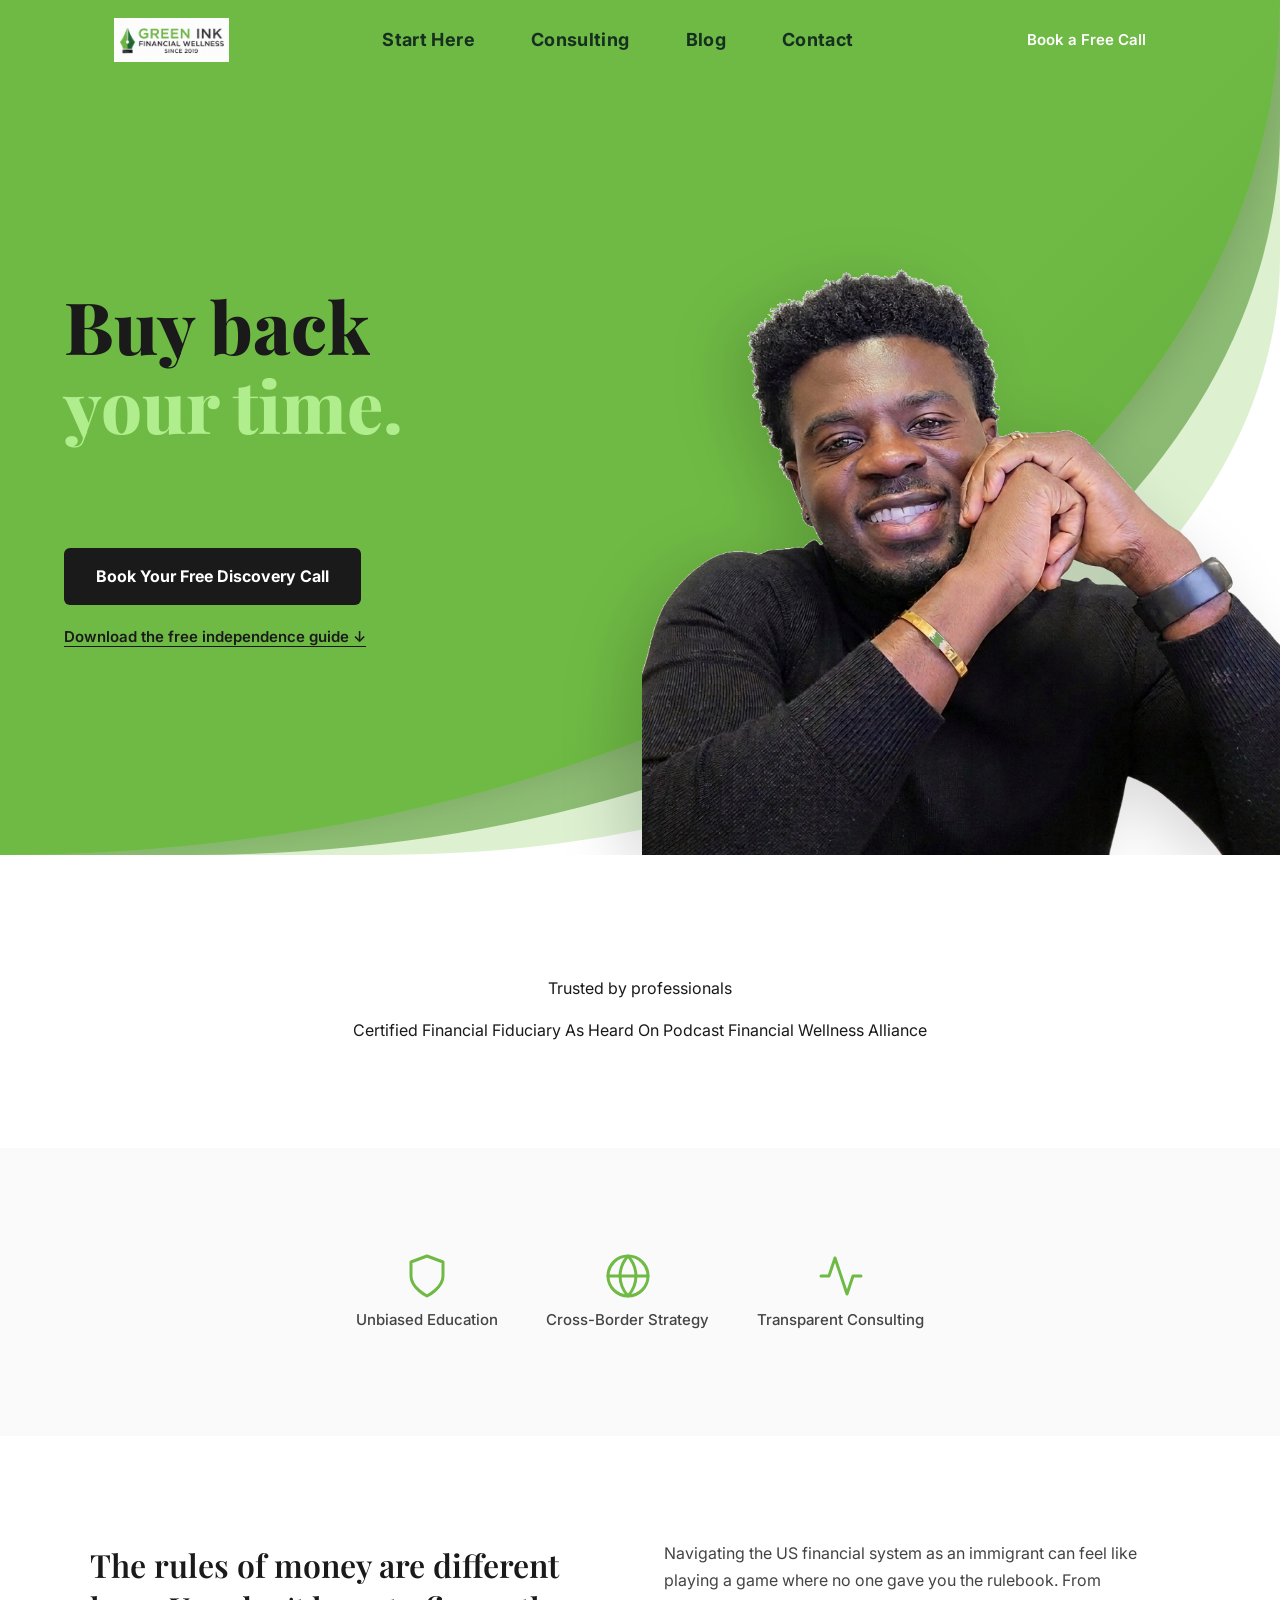
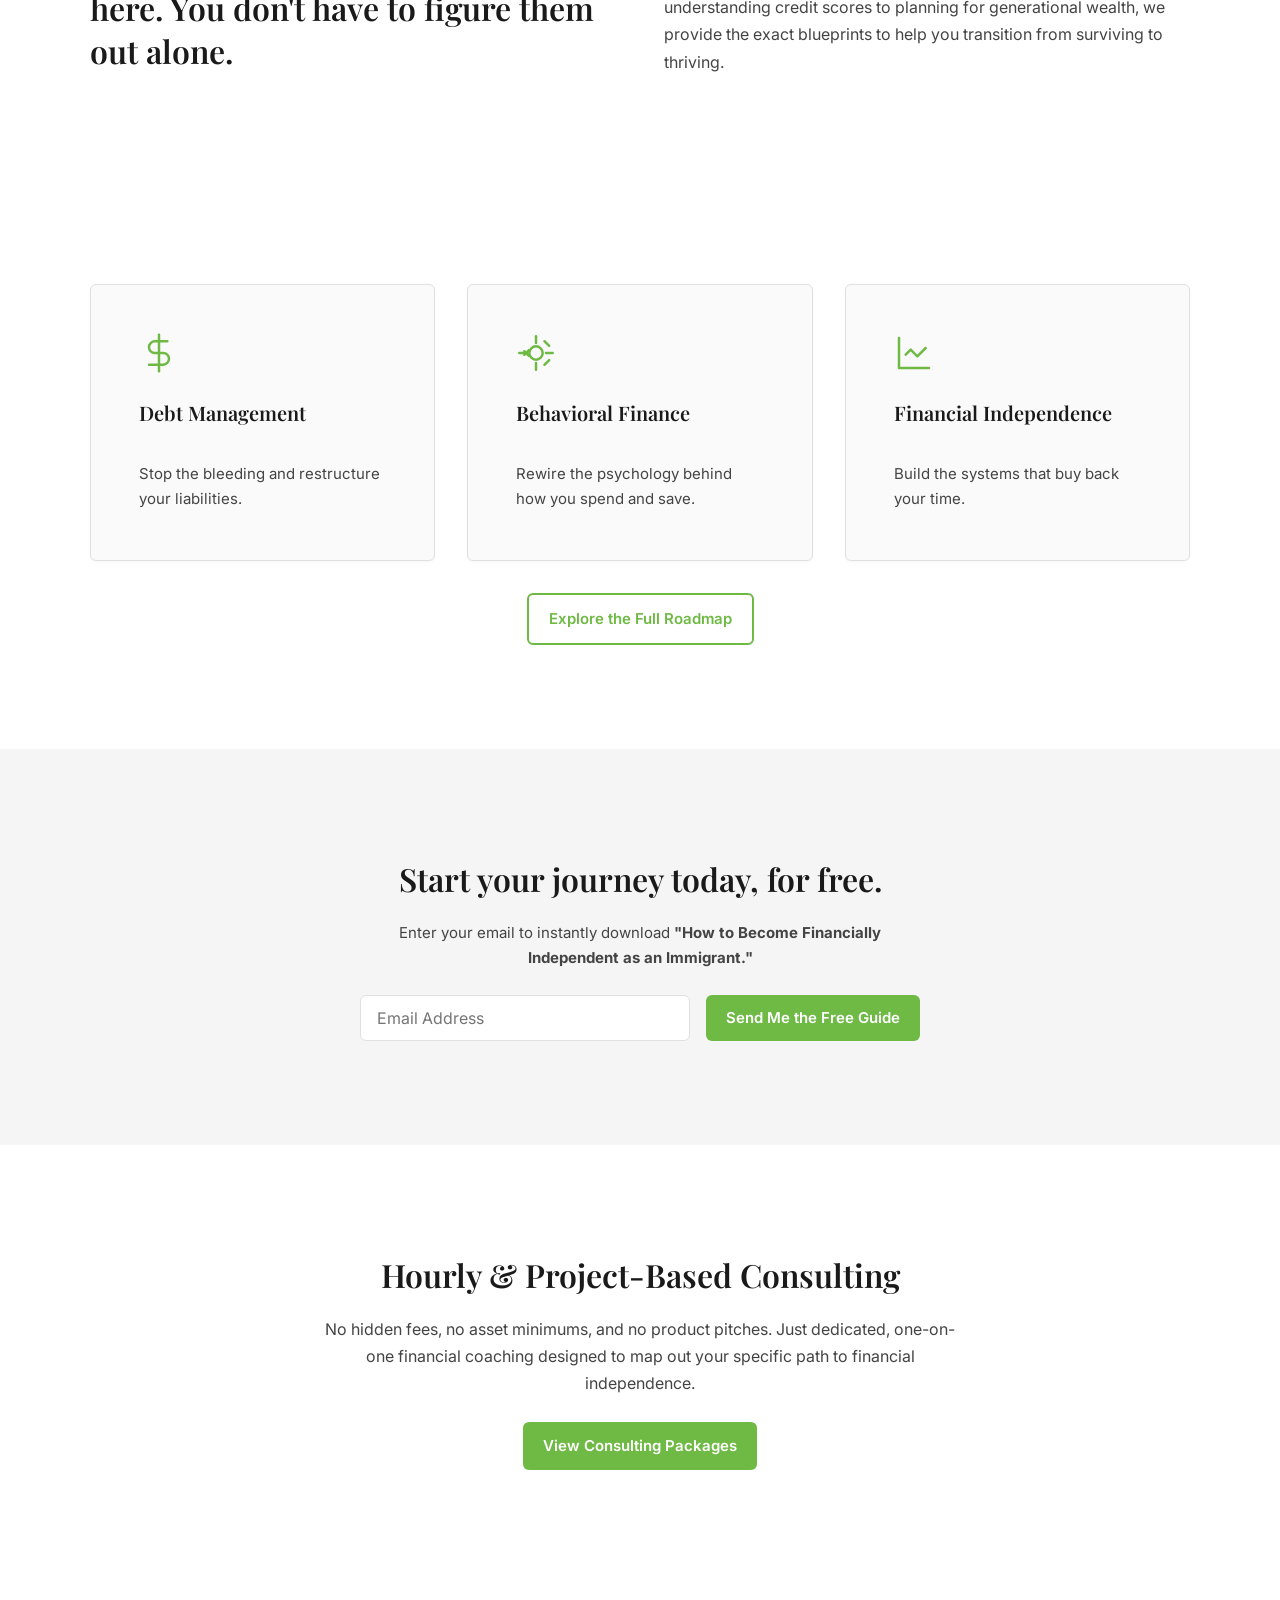
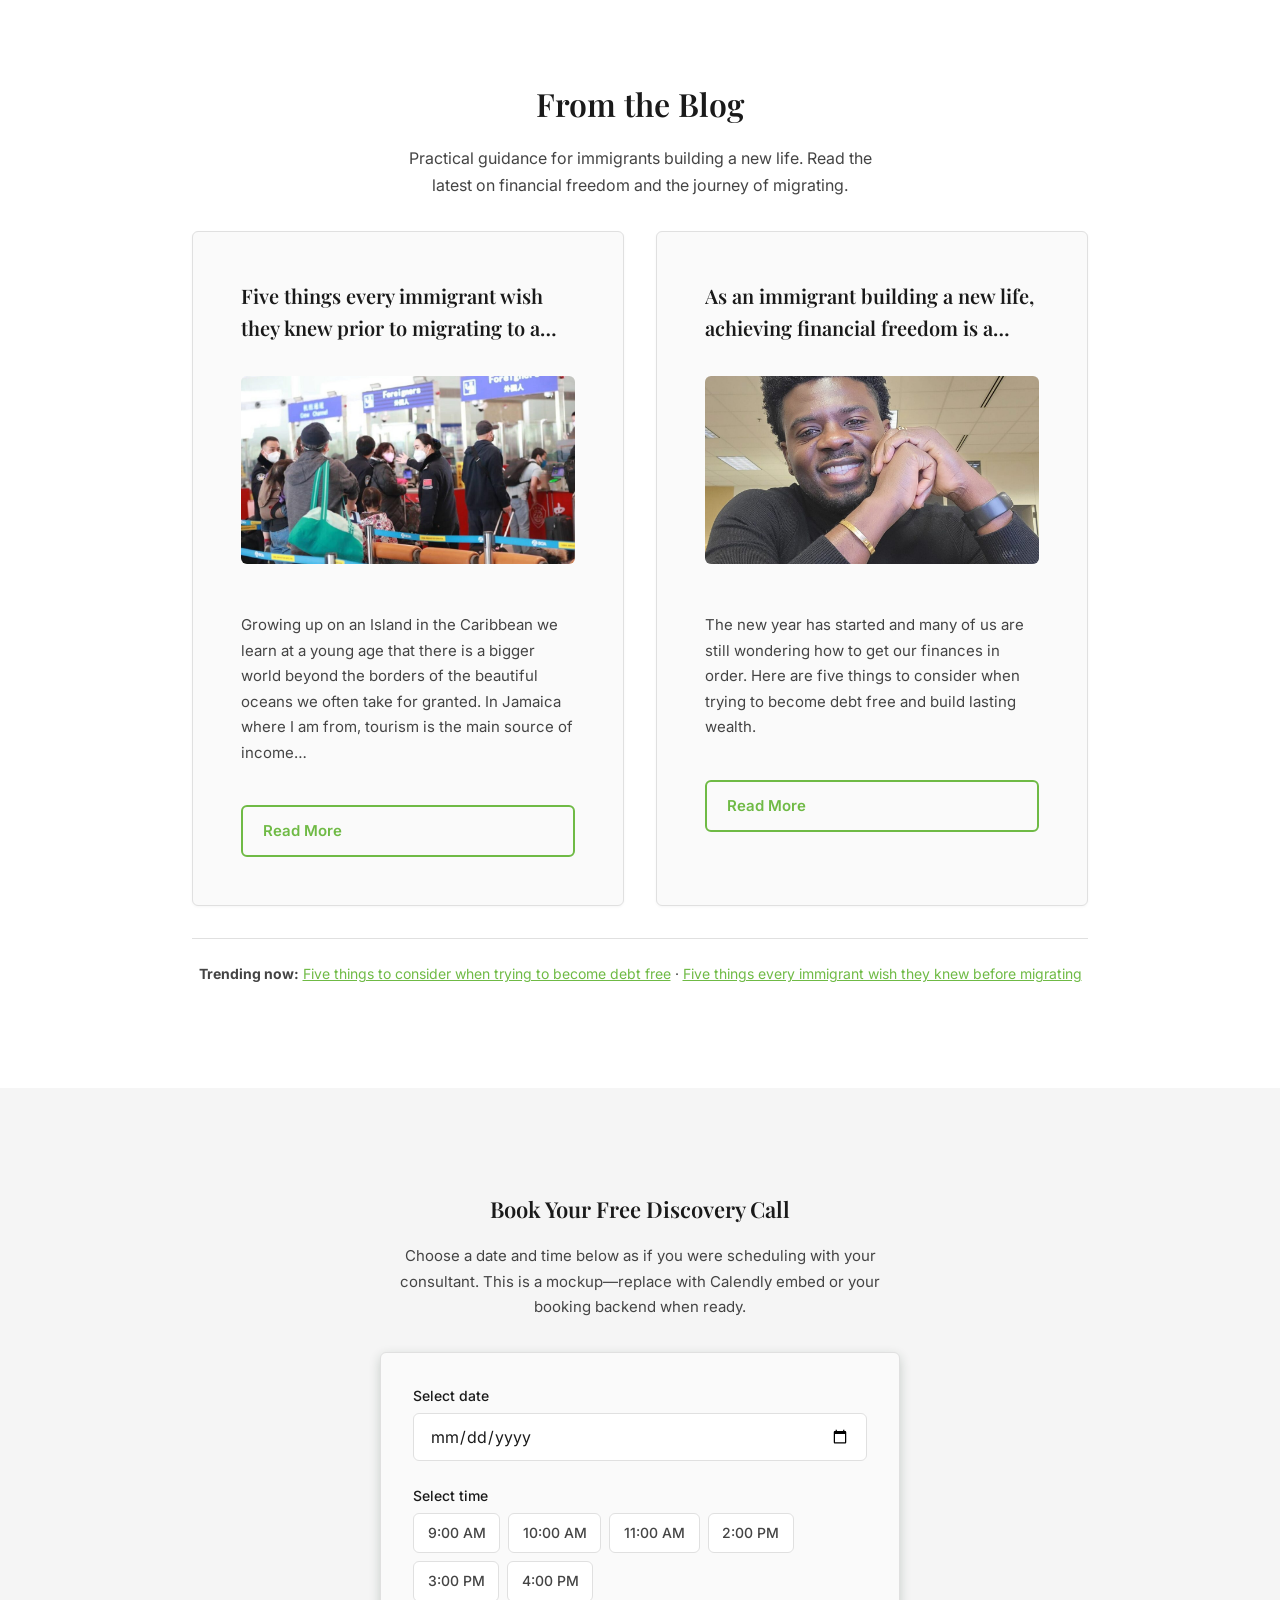
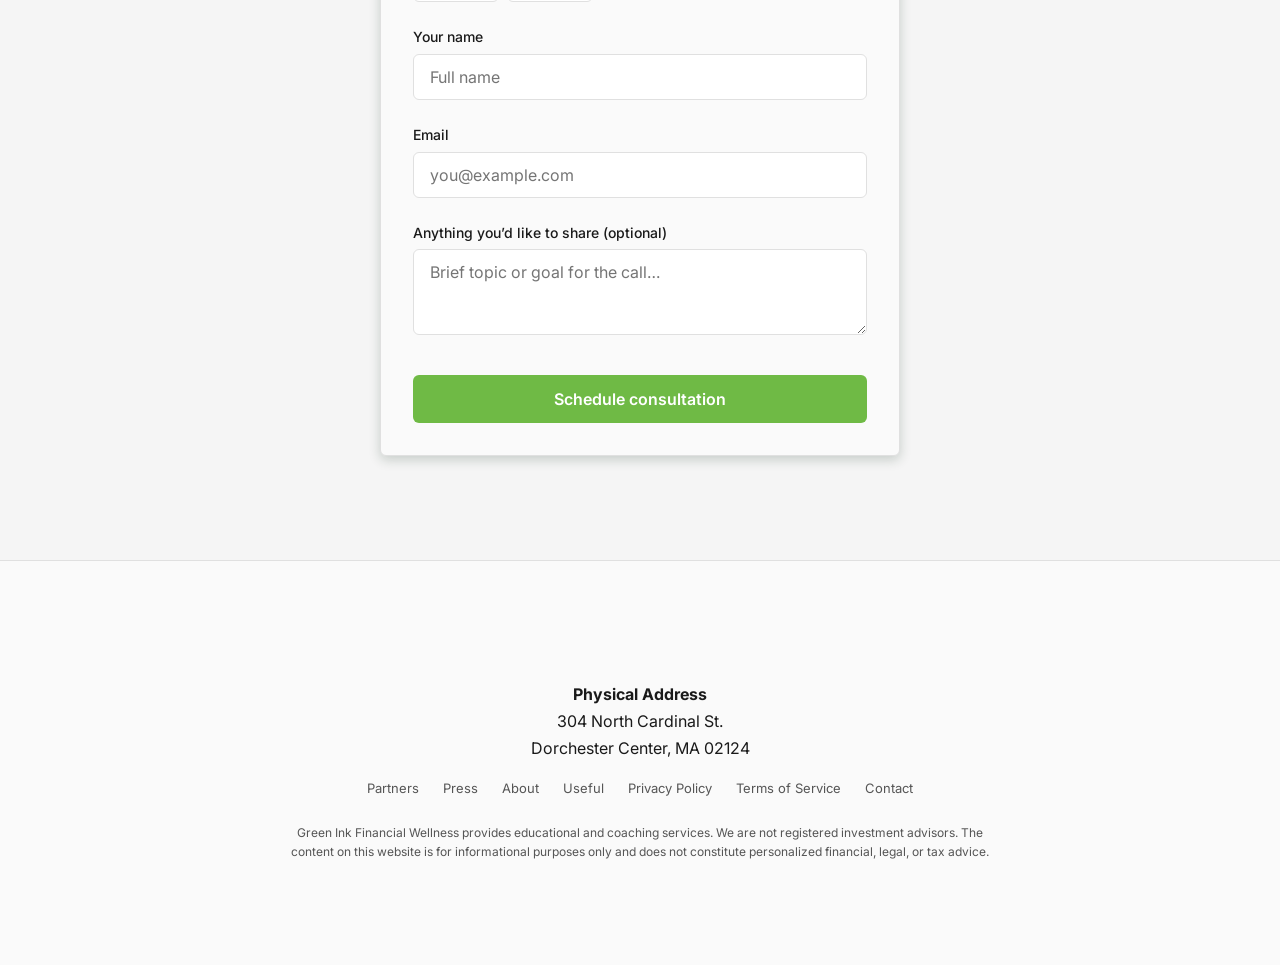
==== index.html @ 96294c42 "Fresh deployment: Fixed layout, menu, and responsive issues" ====
<!DOCTYPE html>
<html lang="en">

<head>
  <meta charset="UTF-8">
  <meta name="viewport" content="width=device-width, initial-scale=1.0">
  <title>Green Ink Financial Wellness — Financial Coaching for Immigrants</title>
  <meta name="description"
    content="Tailored financial coaching and education for immigrants. Hourly and project-based consulting—no asset minimums, no product pitches. Build wealth and navigate US credit, taxes, and debt-free living.">
  <link rel="canonical" href="https://www.greeninkfinancialwellness.com/">
  <meta property="og:type" content="website">
  <meta property="og:title" content="Green Ink Financial Wellness — Financial Coaching for Immigrants">
  <meta property="og:description"
    content="Tailored financial coaching and education for immigrants. Hourly and project-based consulting—no asset minimums, no product pitches.">
  <meta property="og:url" content="https://www.greeninkfinancialwellness.com/">
  <meta property="og:locale" content="en_US">
  <meta name="twitter:card" content="summary_large_image">
  <meta name="twitter:title" content="Green Ink Financial Wellness — Financial Coaching for Immigrants">
  <meta name="twitter:description"
    content="Tailored financial coaching and education for immigrants. Hourly and project-based consulting.">
  <meta name="theme-color" content="#6fba45">

  <link rel="stylesheet" href="styles.css">

  <link rel="preconnect" href="https://fonts.googleapis.com">
  <link rel="preconnect" href="https://fonts.gstatic.com" crossorigin>
  <link
    href="https://fonts.googleapis.com/css2?family=Inter:wght@400;500;600;700&family=Playfair+Display:wght@600;700;800&display=swap"
    rel="stylesheet">

  <script type="application/ld+json">
  {
    "@context": "https://schema.org",
    "@graph": [
      {
        "@type": "FinancialService",
        "@id": "https://www.greeninkfinancialwellness.com/#service",
        "name": "Green Ink Financial Wellness",
        "description": "Financial coaching and education for immigrants. Hourly and project-based consulting—no asset minimums, no product pitches. Focus on debt-free living, US credit building, and first-generation wealth.",
        "url": "https://www.greeninkfinancialwellness.com/",
        "areaServed": { "@type": "Country", "name": "United States" },
        "serviceType": "Financial Coaching",
        "provider": { "@id": "https://www.greeninkfinancialwellness.com/#organization" }
      },
      {
        "@type": "Organization",
        "@id": "https://www.greeninkfinancialwellness.com/#organization",
        "name": "Green Ink Financial Wellness",
        "url": "https://www.greeninkfinancialwellness.com/",
        "logo": "https://www.greeninkfinancialwellness.com/assets/logo_banner.png",
        "address": {
          "@type": "PostalAddress",
          "streetAddress": "304 North Cardinal St.",
          "addressLocality": "Dorchester Center",
          "addressRegion": "MA",
          "postalCode": "02124"
        },
        "sameAs": []
      }
    ]
  }
  </script>
</head>

<body>
  <header class="header" id="header">
    <div class="header-inner">
      <a href="index.html" class="logo">
        <picture>
          <img src="assets/logo_banner.png" alt="Green Ink Financial Wellness" class="logo-img" width="180" height="48"
            fetchpriority="high">
        </picture>
      </a>
      <button type="button" class="hamburger" id="hamburger-btn" aria-label="Open menu" aria-expanded="false"
        aria-controls="nav-menu">
        <span class="hamburger-line" aria-hidden="true"></span>
        <span class="hamburger-line" aria-hidden="true"></span>
        <span class="hamburger-line" aria-hidden="true"></span>
      </button>
      <div class="nav-overlay" id="nav-menu" role="dialog" aria-label="Main navigation" aria-modal="true">
        <nav class="nav">
          <a href="#start-here">Start Here</a>
          <a href="#services">Consulting</a>
          <a href="#blog">Blog</a>
          <a href="#contact">Contact</a>
        </nav>
        <a href="#contact" class="btn btn-accent">Book a Free Call</a>
      </div>
    </div>
  </header>

  <main>
    <section id="hero" class="hero-container" aria-label="Introduction">
      <div class="layer layer-three"></div>
      <div class="layer layer-two"></div>
      <div class="layer layer-one"></div>

      <div class="hero-banner-container">
        <div class="hero-banner-content">
          <h1 class="hero-banner-headline">Buy back <br><span class="highlight">your time.</span></h1>
          <div class="hero-subheadline-rotator" aria-live="polite" aria-atomic="true">
            <span class="hero-banner-subheadline hero-subheadline-line">Your partner in Financial prosperity.</span>
            <span class="hero-banner-subheadline hero-subheadline-line">Tailored coaching for your unique experience.</span>
            <span class="hero-banner-subheadline hero-subheadline-line">Build your life as an immigrant.</span>
          </div>
          <div class="hero-cta-group">
            <a href="#contact" class="btn btn-accent">Book Your Free Discovery Call</a>
            <a href="#lead-magnet" class="hero-link">Download the free independence guide ↓</a>
          </div>
        </div>
      </div>

      <div class="hero-image-container">
        <img src="assets/chris.png" alt="Your financial coach" class="hero-portrait" fetchpriority="high">
      </div>
    </section>

    <section class="social-proof" aria-label="Credentials and affiliations">
      <div class="social-proof-inner">
        <p class="social-proof-label">Trusted by professionals</p>
        <div class="social-proof-logos">
          <span class="social-proof-logo" aria-hidden="true">Certified Financial Fiduciary</span>
          <span class="social-proof-logo" aria-hidden="true">As Heard On Podcast</span>
          <span class="social-proof-logo" aria-hidden="true">Financial Wellness Alliance</span>
        </div>
      </div>
    </section>

    <section id="trust-bar" class="trust-bar">
      <div class="trust-inner">
        <div class="trust-item">
          <span class="trust-icon" aria-hidden="true">
            <svg xmlns="http://www.w3.org/2000/svg" width="48" height="48" viewBox="0 0 24 24" fill="none" stroke="currentColor" stroke-width="1.5" stroke-linecap="round" stroke-linejoin="round"><path d="M12 22s8-4 8-10V5l-8-3-8 3v7c0 6 8 10 8 10z"/></svg>
          </span>
          <span>Unbiased Education</span>
        </div>
        <div class="trust-item">
          <span class="trust-icon" aria-hidden="true">
            <svg xmlns="http://www.w3.org/2000/svg" width="48" height="48" viewBox="0 0 24 24" fill="none" stroke="currentColor" stroke-width="1.5" stroke-linecap="round" stroke-linejoin="round"><circle cx="12" cy="12" r="10"/><line x1="2" y1="12" x2="22" y2="12"/><path d="M12 2a15.3 15.3 0 0 1 4 10 15.3 15.3 0 0 1-4 10 15.3 15.3 0 0 1-4-10 15.3 15.3 0 0 1 4-10z"/></svg>
          </span>
          <span>Cross-Border Strategy</span>
        </div>
        <div class="trust-item">
          <span class="trust-icon" aria-hidden="true">
            <svg xmlns="http://www.w3.org/2000/svg" width="48" height="48" viewBox="0 0 24 24" fill="none" stroke="currentColor" stroke-width="1.5" stroke-linecap="round" stroke-linejoin="round"><polyline points="22 12 18 12 15 21 9 3 6 12 2 12"/></svg>
          </span>
          <span>Transparent Consulting</span>
        </div>
      </div>
    </section>

    <section id="problem-solution" class="problem-solution">
      <div class="problem-inner">
        <div class="problem-left">
          <h2>The rules of money are different here. You don't have to figure them out alone.</h2>
        </div>
        <div class="problem-right">
          <p>Navigating the US financial system as an immigrant can feel like playing a game where no one gave you the
            rulebook. From understanding credit scores to planning for generational wealth, we provide the exact
            blueprints to help you transition from surviving to thriving.</p>
        </div>
      </div>
    </section>

    <section id="start-here" class="start-here">
      <div class="start-inner">
        <div class="cards">
          <article class="card">
            <span class="card-icon" aria-hidden="true">
              <svg xmlns="http://www.w3.org/2000/svg" width="40" height="40" viewBox="0 0 24 24" fill="none"
                stroke="currentColor" stroke-width="1.5" stroke-linecap="round" stroke-linejoin="round">
                <line x1="12" y1="1" x2="12" y2="23" />
                <path d="M17 5H9.5a3.5 3.5 0 0 0 0 7h5a3.5 3.5 0 0 1 0 7H6" />
              </svg>
            </span>
            <h3>Debt Management</h3>
            <p>Stop the bleeding and restructure your liabilities.</p>
          </article>
          <article class="card">
            <span class="card-icon" aria-hidden="true">
              <svg xmlns="http://www.w3.org/2000/svg" width="40" height="40" viewBox="0 0 24 24" fill="none"
                stroke="currentColor" stroke-width="1.5" stroke-linecap="round" stroke-linejoin="round">
                <path d="M12 2v4" />
                <path d="m4.93 10.93 2.83 2.83" />
                <path d="M2 12h4" />
                <path d="m4.93 13.07 2.83-2.83" />
                <path d="M12 18v4" />
                <path d="m17.07 4.93 2.83 2.83" />
                <path d="M18 12h4" />
                <path d="m17.07 19.07 2.83-2.83" />
                <path d="M12 8a4 4 0 1 1 0 8 4 4 0 0 1 0-8Z" />
              </svg>
            </span>
            <h3>Behavioral Finance</h3>
            <p>Rewire the psychology behind how you spend and save.</p>
          </article>
          <article class="card">
            <span class="card-icon" aria-hidden="true">
              <svg xmlns="http://www.w3.org/2000/svg" width="40" height="40" viewBox="0 0 24 24" fill="none"
                stroke="currentColor" stroke-width="1.5" stroke-linecap="round" stroke-linejoin="round">
                <path d="M3 3v18h18" />
                <path d="m19 9-5 5-4-4-3 3" />
              </svg>
            </span>
            <h3>Financial Independence</h3>
            <p>Build the systems that buy back your time.</p>
          </article>
        </div>
        <a href="#" class="btn btn-outline">Explore the Full Roadmap</a>
      </div>
    </section>

    <section id="lead-magnet" class="lead-magnet">
      <div class="lead-inner">
        <h2>Start your journey today, for free.</h2>
        <p>Enter your email to instantly download <strong>"How to Become Financially Independent as an
            Immigrant."</strong></p>
        <form id="lead-form" class="lead-form" novalidate>
          <label for="email" class="sr-only">Email Address</label>
          <input type="email" id="email" name="email" placeholder="Email Address" required>
          <button type="submit" class="btn btn-accent">Send Me the Free Guide</button>
        </form>
        <p id="lead-message" class="lead-message" aria-live="polite" hidden></p>
      </div>
    </section>

    <section id="services" class="services">
      <div class="services-inner">
        <h2>Hourly & Project-Based Consulting</h2>
        <p>No hidden fees, no asset minimums, and no product pitches. Just dedicated, one-on-one financial coaching
          designed to map out your specific path to financial independence.</p>
        <a href="#contact" class="btn btn-accent">View Consulting Packages</a>
      </div>
    </section>

    <section id="blog" class="blog-section" aria-labelledby="blog-heading">
      <div class="blog-inner">
        <h2 id="blog-heading" class="blog-title">From the Blog</h2>
        <p class="blog-intro">Practical guidance for immigrants building a new life. Read the latest on financial
          freedom and the journey of migrating.</p>
        <div class="blog-grid" role="list">
          <article class="card blog-card" role="listitem">
            <h3>Five things every immigrant wish they knew prior to migrating to a foreign country.</h3>
            <div class="card-image" aria-hidden="true">
              <img src="assets/five-things.jpg" alt="" class="blog-card-img" width="400" height="225" loading="lazy">
            </div>
            <p>Growing up on an Island in the Caribbean we learn at a young age that there is a bigger world beyond the
              borders of the beautiful oceans we often take for granted. In Jamaica where I am from, tourism is the main
              source of income…</p>
            <a href="five-things-before-migrating.html" class="btn btn-outline">Read More</a>
          </article>
          <article class="card blog-card" role="listitem">
            <h3>As an immigrant building a new life, achieving financial freedom is a powerful win.</h3>
            <div class="card-image" aria-hidden="true">
              <img src="assets/as-a-immigriant.jpg" alt="" class="blog-card-img" width="400" height="225"
                loading="lazy">
            </div>
            <p>The new year has started and many of us are still wondering how to get our finances in order. Here are
              five things to consider when trying to become debt free and build lasting wealth.</p>
            <a href="financial-freedom-debt-free.html" class="btn btn-outline">Read More</a>
          </article>
        </div>
        <p class="blog-more"><strong>Trending now:</strong> <a href="financial-freedom-debt-free.html">Five things to
            consider when trying to become debt free</a> · <a href="five-things-before-migrating.html">Five things every
            immigrant wish they knew before migrating</a></p>
      </div>
    </section>
  </main>

  <section id="contact" class="contact-section" aria-labelledby="contact-heading">
    <div class="contact-inner">
      <h2 id="contact-heading" class="contact-title">Book Your Free Discovery Call</h2>
      <p class="contact-intro">Choose a date and time below as if you were scheduling with your consultant. This is a
        mockup—replace with Calendly embed or your booking backend when ready.</p>
      <div class="schedule-widget">
        <form id="schedule-form" class="schedule-form" novalidate>
          <div class="schedule-step">
            <label for="schedule-date" class="schedule-label">Select date</label>
            <input type="date" id="schedule-date" name="date" class="schedule-input schedule-date" required min="">
          </div>
          <div class="schedule-step">
            <span class="schedule-label">Select time</span>
            <div class="time-slots" role="group" aria-label="Available times">
              <label class="time-slot"><input type="radio" name="time" value="09:00" class="time-radio"> 9:00 AM</label>
              <label class="time-slot"><input type="radio" name="time" value="10:00" class="time-radio"> 10:00
                AM</label>
              <label class="time-slot"><input type="radio" name="time" value="11:00" class="time-radio"> 11:00
                AM</label>
              <label class="time-slot"><input type="radio" name="time" value="14:00" class="time-radio"> 2:00 PM</label>
              <label class="time-slot"><input type="radio" name="time" value="15:00" class="time-radio"> 3:00 PM</label>
              <label class="time-slot"><input type="radio" name="time" value="16:00" class="time-radio"> 4:00 PM</label>
            </div>
          </div>
          <div class="schedule-step">
            <label for="schedule-name" class="schedule-label">Your name</label>
            <input type="text" id="schedule-name" name="name" class="schedule-input" placeholder="Full name" required
              autocomplete="name">
          </div>
          <div class="schedule-step">
            <label for="schedule-email" class="schedule-label">Email</label>
            <input type="email" id="schedule-email" name="email" class="schedule-input" placeholder="you@example.com"
              required autocomplete="email">
          </div>
          <div class="schedule-step">
            <label for="schedule-notes" class="schedule-label">Anything you’d like to share (optional)</label>
            <textarea id="schedule-notes" name="notes" class="schedule-input schedule-notes"
              placeholder="Brief topic or goal for the call…" rows="3"></textarea>
          </div>
          <p id="schedule-message" class="schedule-message" aria-live="polite" hidden></p>
          <button type="submit" class="btn btn-accent btn-large schedule-submit">Schedule consultation</button>
        </form>
      </div>
    </div>
  </section>

  <footer id="footer" class="footer">
    <div class="footer-inner">
      <p class="footer-address"><strong>Physical Address</strong><br>304 North Cardinal St.<br>Dorchester Center, MA
        02124</p>
      <nav class="footer-nav">
        <a href="#partners" id="partners">Partners</a>
        <a href="#press" id="press">Press</a>
        <a href="#about" id="about">About</a>
        <a href="#useful" id="useful">Useful</a>
        <a href="#">Privacy Policy</a>
        <a href="#">Terms of Service</a>
        <a href="#contact">Contact</a>
      </nav>
      <p class="footer-legal">Green Ink Financial Wellness provides educational and coaching services. We are not
        registered investment advisors. The content on this website is for informational purposes only and does not
        constitute personalized financial, legal, or tax advice.</p>
    </div>
  </footer>

  <script src="script.js"></script>
</body>

</html>
---- styles.css ----
/* /* ============================================
   Green Ink Financial Wellness — SHARED STYLES
   ============================================ */

   :root {
    --off-white: #ffffff;
    --bg-subtle: #fafafa;
    --brand: #6fba45; 
    --brand-dark: #5fa538;
    --brand-light: #8ed168;
    --accent-gradient: linear-gradient(90deg, #5fa538 0%, #8ed168 50%, #5fa538 100%);
    --shadow-brand: rgba(22, 48, 32, 0.2);
    --hero-dark: #163020;
  
    --bg-primary: var(--off-white);
    --bg-secondary: var(--bg-subtle);
    --bg-banner: #f5f5f5;
    --text-primary: #1a1a1a;
    --text-muted: #444444;
    --text-footer: #555555;
    --accent: var(--brand);
    --accent-hover: #5fa538;
    --border-subtle: #e0e0e0;
  
    --font-serif: 'Playfair Display', Georgia, serif;
    --font-sans: 'Inter', 'Segoe UI', sans-serif;
  
    --space-xs: 0.5rem;
    --space-sm: 1rem;
    --space-md: 1.5rem;
    --space-lg: 2rem;
    --space-xl: 3rem;
    --space-section: 5rem;
    --max-width: 1100px;
    --radius: 6px;
    --blog-content-max: 56rem;
    --blog-post-max: 45rem;
  }
  
  *, *::before, *::after {
    box-sizing: border-box;
  }
  
  html {
    scroll-behavior: smooth;
    overflow-x: hidden;
    -webkit-text-size-adjust: 100%;
  }
  
  body {
    margin: 0;
    font-family: var(--font-sans);
    font-size: 1rem;
    line-height: 1.6;
    color: var(--text-primary);
    background-color: var(--bg-primary);
    max-width: 100%;
    overflow-x: hidden;
    min-width: 0;
  }
  
  p { line-height: 1.7; }
  
  h1, h2, h3, h4 {
    margin-top: 0;
    margin-bottom: 1rem;
  }
  
  h1 { margin-bottom: 1.25rem; }
  h2 { margin-bottom: 1rem; }
  h3 { margin-bottom: 0.75rem; }
  
  img {
    max-width: 100%;
    height: auto;
  }
  
  .blog-featured-img {
    display: block;
    margin: 1.5rem auto;
    border-radius: var(--radius);
  }
  
  a {
    color: inherit;
    text-decoration: none;
  }
  
  .sr-only {
    position: absolute;
    width: 1px;
    height: 1px;
    padding: 0;
    margin: -1px;
    overflow: hidden;
    clip: rect(0, 0, 0, 0);
    white-space: nowrap;
    border: 0;
  }
  
  /* ---------- Header (Transparent Float & Glassmorphism) ---------- */
  .header {
    position: absolute;
    top: 0;
    left: 0;
    width: 100%;
    z-index: 1000;
    background-color: transparent;
    border-bottom: 1px solid transparent;
    transition: background-color 0.3s ease, box-shadow 0.3s ease;
  }

  /* Fixed at viewport top when scrolled. Avoid transform/backdrop-filter on the header
     so the fixed .nav-overlay (child) stays viewport-positioned. */
  .header.scrolled {
    position: fixed;
    top: 0;
    left: 0;
    width: 100%;
    z-index: 1000;
    background-color: #ffffff;
    border-bottom-color: var(--border-subtle);
    box-shadow: 0 2px 10px rgba(0, 0, 0, 0.1);
  }
  
  .header-inner {
    display: flex;
    flex-direction: column;
    align-items: center;
    gap: var(--space-sm);
    padding: var(--space-sm) var(--space-md);
    max-width: var(--max-width);
    margin: 0 auto;
    min-width: 0;
  }
  
  .logo {
    font-family: var(--font-serif);
    font-weight: 600;
    font-size: 1rem;
    text-align: center;
  }
  
  .logo-img {
    display: block;
    height: 2.25rem;
    width: auto;
    max-height: 48px;
    object-fit: contain;
  }
  
  @media (max-width: 767px) {
    .logo { width: 100%; text-align: center; }
    .logo picture { width: 100%; max-width: 100%; }
    .logo-img {
      width: 100%;
      height: auto;
      min-height: 3.5rem;
      max-height: 80px;
      object-fit: contain;
      object-position: center;
    }
  }
  
  .nav {
    display: flex;
    flex-wrap: wrap;
    align-items: center;
    justify-content: center;
    gap: var(--space-sm);
  }
  
  .nav a {
    font-size: 1.0625rem;
    font-weight: 500;
    color: var(--text-primary);
    padding: 0.5rem 0.75rem;
    border-radius: var(--radius);
    transition: color 0.2s ease, background-color 0.2s ease, backdrop-filter 0.2s ease, box-shadow 0.2s ease;
  }
  
  .nav a:hover {
    color: var(--hero-dark);
    background: rgba(255, 255, 255, 0.5);
    -webkit-backdrop-filter: blur(10px);
    backdrop-filter: blur(10px);
    box-shadow: 0 2px 12px rgba(22, 48, 32, 0.08);
  }
  
  .nav a:focus-visible {
    outline: none;
    box-shadow: 0 0 0 2px var(--accent);
    border-radius: 2px;
  }
  
  .header .btn-accent { width: 100%; text-align: center; }
  
  /* ---------- Hamburger & Mobile Nav Overlay ---------- */
  .hamburger {
    display: flex;
    flex-direction: column;
    justify-content: center;
    align-items: center;
    gap: 5px;
    width: 2.75rem;
    height: 2.75rem;
    padding: 0.5rem;
    margin: 0;
    background: rgba(255, 255, 255, 0.2);
    -webkit-backdrop-filter: blur(8px);
    backdrop-filter: blur(8px);
    border: 1px solid rgba(255, 255, 255, 0.9);
    border-radius: var(--radius);
    color: #ffffff;
    cursor: pointer;
    position: absolute;
    right: var(--space-md);
    top: 50%;
    transform: translateY(-50%);
    z-index: 1001;
    visibility: visible;
    opacity: 1;
    transition: border-color 0.2s, color 0.2s, background 0.2s, backdrop-filter 0.2s;
  }

  .header.scrolled .hamburger {
    border-color: var(--text-primary);
    color: var(--text-primary);
    background: rgba(255, 255, 255, 0.7);
    -webkit-backdrop-filter: blur(8px);
    backdrop-filter: blur(8px);
  }

  .header.scrolled .hamburger:hover {
    border-color: var(--text-primary);
    color: var(--text-primary);
    background: rgba(255, 255, 255, 0.9);
  }

  .header.scrolled .hamburger:focus,
  .header.scrolled .hamburger:focus-visible {
    box-shadow: 0 0 0 2px var(--accent);
  }

  .hamburger:hover {
    border-color: #000000;
    color: #000000;
    background: rgba(255, 255, 255, 0.35);
    -webkit-backdrop-filter: blur(10px);
    backdrop-filter: blur(10px);
  }

  .hamburger:focus,
  .hamburger:focus-visible {
    outline: none;
    box-shadow: 0 0 0 2px rgba(255, 255, 255, 0.6);
  }
  
  .hamburger-line {
    display: block;
    width: 1.25rem;
    height: 2px;
    background-color: currentColor;
    border-radius: 1px;
    transition: transform 0.25s, opacity 0.25s;
  }
  
  .header-inner { position: relative; }
  
  .nav-overlay {
    position: fixed;
    top: 0;
    left: 0;
    width: 100%;
    height: 100vh;
    height: 100dvh;
    z-index: 999;
    display: flex;
    flex-direction: column;
    align-items: center;
    justify-content: center;
    gap: var(--space-lg);
    padding: var(--space-xl) var(--space-md);
    background: #ffffff;
    visibility: hidden;
    opacity: 0;
    pointer-events: none;
    transition: visibility 0.25s, opacity 0.25s;
    overflow-y: auto;
    -webkit-overflow-scrolling: touch;
  }

  .header.nav-open .nav-overlay {
    visibility: visible;
    opacity: 1;
    pointer-events: auto;
  }

  /* Keep header bar solid when menu is open after scroll (no backdrop-filter on header) */
  .header.nav-open.scrolled {
    background-color: #ffffff;
  }
  
  .nav-open .nav-overlay .nav {
    flex-direction: column;
    gap: var(--space-md);
  }
  
  .nav-overlay .nav a {
    font-size: 1.5rem;
    font-weight: 700;
    letter-spacing: 0.02em;
    color: var(--hero-dark);
    padding: 0.6rem 1rem;
    border-radius: var(--radius);
    transition: color 0.2s ease, background 0.2s ease, backdrop-filter 0.2s ease, transform 0.2s ease, box-shadow 0.2s ease;
  }
  
  .nav-overlay .nav a:hover {
    color: var(--hero-dark);
    background: rgba(255, 255, 255, 0.55);
    -webkit-backdrop-filter: blur(12px);
    backdrop-filter: blur(12px);
    box-shadow: 0 4px 20px rgba(22, 48, 32, 0.12);
    transform: translateX(4px);
  }
  
  .header.nav-open .hamburger-line:nth-child(1) { transform: translateY(7px) rotate(45deg); }
  .header.nav-open .hamburger-line:nth-child(2) { opacity: 0; }
  .header.nav-open .hamburger-line:nth-child(3) { transform: translateY(-7px) rotate(-45deg); }
  
  @media (min-width: 768px) {
    .hamburger { display: none; }
    .nav-overlay {
      position: static;
      display: contents;
      background: none;
      backdrop-filter: none;
      -webkit-backdrop-filter: none;
      visibility: visible;
      opacity: 1;
      padding: 0;
      gap: 0;
    }
    .nav-overlay .nav {
      flex-direction: row;
      flex-wrap: wrap;
      gap: var(--space-md);
    }
    .nav-overlay .nav a { font-size: 1.125rem; }
    .nav-overlay .nav a:hover {
      background: rgba(255, 255, 255, 0.5);
      -webkit-backdrop-filter: blur(10px);
      backdrop-filter: blur(10px);
      box-shadow: 0 2px 12px rgba(22, 48, 32, 0.08);
      transform: none;
    }
  }
  
  /* ---------- Buttons (mobile-first: touch-friendly) ---------- */
  .btn {
    display: inline-block;
    padding: 0.75rem 1.25rem;
    min-height: 44px;
    box-sizing: border-box;
    font-family: var(--font-sans);
    font-size: 0.9375rem;
    font-weight: 600;
    border-radius: var(--radius);
    border: none;
    cursor: pointer;
    transition: transform 0.2s ease, background-color 0.2s ease, color 0.2s ease, box-shadow 0.2s ease;
  }
  
  .btn:focus-visible { outline: none; box-shadow: 0 0 0 3px var(--accent); }
  
  .btn-accent {
    background-color: var(--accent);
    color: var(--bg-primary);
  }
  
  .btn-accent:hover {
    background-color: var(--accent-hover);
    transform: scale(1.02);
  }
  
  .btn-large {
    padding: 0.85rem 1.5rem;
    font-size: 0.9375rem;
  }
  
  .btn-outline {
    background: transparent;
    color: var(--accent);
    border: 2px solid var(--accent);
    transition: transform 0.2s ease, background-color 0.2s ease, border-color 0.2s ease, box-shadow 0.2s ease;
  }
  
  .btn-outline:hover {
    background-color: rgba(111, 186, 69, 0.15);
    transform: scale(1.02);
  }
  
  .btn-outline:focus-visible { outline: none; box-shadow: 0 0 0 3px var(--accent); }
  
  /* ---------- Social proof ---------- */
  .social-proof {
    padding: var(--space-section) var(--space-md);
  }
  
  .social-proof-inner {
    max-width: var(--max-width);
    margin: 0 auto;
    text-align: center;
  }
  
  /* ---------- Trust bar ---------- */
  .trust-bar {
    background-color: var(--bg-secondary);
    padding: var(--space-section) var(--space-md);
  }
  
  .trust-inner {
    display: flex;
    flex-direction: column;
    align-items: center;
    gap: var(--space-lg);
    max-width: var(--max-width);
    margin: 0 auto;
  }
  
  .trust-item {
    display: flex;
    flex-direction: column;
    align-items: center;
    gap: var(--space-xs);
    font-size: 0.875rem;
    font-weight: 500;
    color: var(--text-muted);
  }
  
  .trust-icon {
    display: flex;
    align-items: center;
    justify-content: center;
    width: 40px;
    height: 40px;
    color: var(--accent);
  }
  
  .trust-icon svg { width: 100%; height: 100%; }
  
  /* ---------- Problem / Solution ---------- */
  .problem-solution { padding: var(--space-section) var(--space-md); }
  
  .problem-inner {
    display: flex;
    flex-direction: column;
    gap: var(--space-lg);
    max-width: var(--max-width);
    margin: 0 auto;
    text-align: center;
    min-width: 0;
  }
  
  .problem-left h2 {
    font-family: var(--font-serif);
    font-weight: 600;
    font-size: 1.375rem;
    line-height: 1.35;
    margin: 0;
    color: var(--text-primary);
  }
  
  .problem-right p {
    margin: 0;
    font-size: 0.9375rem;
    color: var(--text-muted);
    line-height: 1.7;
  }
  
  /* ---------- Start Here & Blog cards ---------- */
  .start-here { padding: var(--space-section) var(--space-md); }
  
  .start-inner {
    max-width: var(--max-width);
    margin: 0 auto;
    display: flex;
    flex-direction: column;
    align-items: center;
    gap: var(--space-lg);
  }
  
  .cards {
    display: flex;
    flex-direction: column;
    gap: var(--space-md);
    width: 100%;
  }
  
  .card {
    background-color: var(--bg-secondary);
    border: 1px solid var(--border-subtle);
    border-radius: var(--radius);
    padding: var(--space-lg);
    display: flex;
    flex-direction: column;
    gap: var(--space-sm);
    min-width: 0;
    transition: all 0.3s ease;
    box-shadow: 0 1px 3px rgba(0, 0, 0, 0.04);
  }
  
  .card:hover {
    border-color: rgba(111, 186, 69, 0.4);
    transform: translateY(-8px);
    box-shadow: 0 12px 24px var(--shadow-brand);
  }
  
  .card-icon {
    display: flex;
    align-items: center;
    justify-content: flex-start;
    color: var(--accent);
  }
  
  .card-icon svg { width: 36px; height: 36px; }
  
  .card h3 {
    font-family: var(--font-serif);
    font-weight: 600;
    font-size: 1.125rem;
    margin: 0 0 0.5rem;
    color: var(--text-primary);
    overflow-wrap: break-word;
  }
  
  .card p {
    margin: 0;
    font-size: 0.875rem;
    color: var(--text-muted);
    line-height: 1.7;
  }
  
  .blog-section .card .btn { margin-top: var(--space-sm); }
  
  /* ---------- Blog section ---------- */
  .blog-section {
    padding: var(--space-section) var(--space-md);
    text-align: center;
  }
  
  .blog-inner {
    max-width: min(var(--blog-content-max), 100%);
    margin: 0 auto;
    width: 100%;
  }
  
  .blog-section .blog-title {
    font-family: var(--font-serif);
    font-weight: 600;
    font-size: 1.375rem;
    margin: 0 0 var(--space-sm);
    color: var(--text-primary);
  }
  
  .blog-intro {
    margin: 0 auto var(--space-lg);
    max-width: 48ch;
    font-size: 0.9375rem;
    line-height: 1.7;
    color: var(--text-muted);
  }
  
  .blog-grid {
    display: flex;
    flex-direction: column;
    gap: var(--space-lg);
    margin: 0;
    padding: 0;
    list-style: none;
  }
  
  .blog-grid .blog-card { min-width: 0; text-align: left; }
  
  .blog-grid .blog-card h3 {
    overflow-wrap: break-word;
    overflow: hidden;
    display: -webkit-box;
    -webkit-box-orient: vertical;
    -webkit-line-clamp: 2;
    line-clamp: 2;
    text-overflow: ellipsis;
  }
  
  .blog-card .card-image {
    margin: 0 0 var(--space-md);
    border-radius: var(--radius);
    overflow: hidden;
    background-color: var(--bg-banner);
  }
  
  .blog-card .blog-card-img {
    display: block;
    width: 100%;
    height: auto;
    aspect-ratio: 16 / 9;
    object-fit: cover;
    border: none;
    vertical-align: middle;
  }
  
  .blog-more {
    margin: var(--space-lg) 0 0;
    padding-top: var(--space-md);
    border-top: 1px solid var(--border-subtle);
    font-size: 0.875rem;
    color: var(--text-muted);
    line-height: 1.5;
  }
  
  .blog-more a { color: var(--accent); text-decoration: underline; }
  .blog-more a:hover { text-decoration: none; }
  
  /* ---------- Lead magnet ---------- */
  .lead-magnet {
    background-color: var(--bg-banner);
    padding: var(--space-section) var(--space-md);
    text-align: center;
  }
  
  .lead-inner { max-width: 560px; margin: 0 auto; }
  
  .lead-magnet h2 {
    font-family: var(--font-serif);
    font-weight: 600;
    font-size: 1.375rem;
    margin: 0 0 var(--space-sm);
    color: var(--text-primary);
  }
  
  .lead-magnet p {
    margin: 0 0 var(--space-md);
    color: var(--text-muted);
    font-size: 0.9375rem;
  }
  
  .lead-form {
    display: flex;
    flex-direction: column;
    gap: var(--space-sm);
    align-items: stretch;
  }
  
  .lead-form input {
    width: 100%;
    min-width: 0;
    padding: 0.75rem 1rem;
    font-family: var(--font-sans);
    font-size: 16px; /* Prevents zoom on iOS when focused (320px) */
    border: 1px solid var(--border-subtle);
    border-radius: var(--radius);
    background-color: var(--off-white);
    color: var(--text-primary);
    transition: border-color 0.2s ease, box-shadow 0.2s ease;
  }
  
  .lead-form input:focus {
    outline: none;
    border-color: var(--accent);
    box-shadow: 0 0 0 3px rgba(111, 186, 69, 0.25);
  }
  
  .lead-message { margin-top: var(--space-sm); font-size: 0.875rem; color: var(--accent); }
  .lead-message.error { color: #e07a7a; }
  
  /* ---------- Services ---------- */
  .services { padding: var(--space-section) var(--space-md); text-align: center; }
  .services-inner { max-width: 640px; margin: 0 auto; }
  
  .services h2 {
    font-family: var(--font-serif);
    font-weight: 600;
    font-size: 1.375rem;
    margin: 0 0 var(--space-sm);
    color: var(--text-primary);
  }
  
  .services p {
    margin: 0 0 var(--space-md);
    color: var(--text-muted);
    font-size: 0.9375rem;
    line-height: 1.7;
  }
  
  /* ---------- Contact / Schedule ---------- */
  .contact-section {
    padding: var(--space-section) var(--space-md);
    background-color: var(--bg-banner);
  }
  
  .contact-inner { max-width: 520px; margin: 0 auto; text-align: center; }
  
  .contact-title {
    font-family: var(--font-serif);
    font-weight: 600;
    font-size: 1.375rem;
    margin: 0 0 var(--space-sm);
    color: var(--text-primary);
  }
  
  .contact-intro {
    margin: 0 0 var(--space-lg);
    font-size: 0.9375rem;
    color: var(--text-muted);
    line-height: 1.7;
  }
  
  .schedule-widget {
    background-color: var(--bg-secondary);
    border: 1px solid var(--border-subtle);
    border-radius: var(--radius);
    padding: var(--space-lg);
    text-align: left;
    box-shadow: 0 4px 12px var(--shadow-brand);
  }
  
  .schedule-form { display: flex; flex-direction: column; gap: var(--space-md); }
  .schedule-step { display: flex; flex-direction: column; gap: 0.35rem; }
  .schedule-label { font-size: 0.875rem; font-weight: 500; color: var(--text-primary); }
  
  .schedule-input {
    width: 100%;
    padding: 0.75rem 1rem;
    font-family: var(--font-sans);
    font-size: 1rem;
    border: 1px solid var(--border-subtle);
    border-radius: var(--radius);
    background-color: var(--off-white);
    color: var(--text-primary);
    transition: border-color 0.2s ease, box-shadow 0.2s ease;
  }
  
  .schedule-input:focus {
    outline: none;
    border-color: var(--accent);
    box-shadow: 0 0 0 3px rgba(111, 186, 69, 0.25);
  }
  
  .schedule-date { cursor: pointer; }
  .schedule-notes { resize: vertical; min-height: 4.5rem; }
  
  .time-slots { display: flex; flex-wrap: wrap; gap: var(--space-xs); }
  
  .time-slot {
    display: inline-flex;
    align-items: center;
    padding: 0.5rem 0.85rem;
    font-size: 0.875rem;
    font-weight: 500;
    color: var(--text-muted);
    background-color: var(--off-white);
    border: 1px solid var(--border-subtle);
    border-radius: var(--radius);
    cursor: pointer;
    transition: border-color 0.2s, background-color 0.2s, color 0.2s;
  }
  
  .time-slot:hover { border-color: var(--accent); color: var(--text-primary); }
  .time-radio { position: absolute; opacity: 0; width: 0; height: 0; margin: 0; }
  .time-slot:focus-visible { outline: none; box-shadow: 0 0 0 2px var(--accent); }
  .time-slot:has(.time-radio:checked) {
    border-color: var(--accent);
    background-color: rgba(111, 186, 69, 0.15);
    color: var(--accent);
  }
  
  .schedule-message { margin: 0; font-size: 0.875rem; }
  .schedule-message.error { color: #e07a7a; }
  .schedule-submit { width: 100%; margin-top: var(--space-sm); }
  
  /* ---------- Footer ---------- */
  .footer {
    padding: var(--space-lg) var(--space-md);
    background-color: var(--bg-secondary);
    border-top: 1px solid var(--border-subtle);
  }
  
  .footer-inner { max-width: var(--max-width); margin: 0 auto; text-align: center; }
  
  .footer-nav {
    display: flex;
    flex-wrap: wrap;
    justify-content: center;
    gap: var(--space-md);
    margin-bottom: var(--space-md);
  }
  
  .footer-nav a { font-size: 0.8125rem; color: var(--text-footer); transition: color 0.2s; }
  .footer-nav a:hover { color: var(--text-muted); }
  
  .footer-legal {
    margin: 0;
    font-size: 0.6875rem;
    line-height: 1.6;
    color: var(--text-footer);
    max-width: 720px;
    margin-left: auto;
    margin-right: auto;
  }
  
  /* ========== Breakpoints ========== */
  @media (min-width: 576px) {
    :root { --space-section: 5.5rem; }
    .logo { font-size: 1.0625rem; }
    .logo-img { height: 2.75rem; max-height: 56px; }
    .nav a { font-size: 0.9375rem; }
    
    .social-proof,
    .trust-bar { padding: var(--space-section) var(--space-md); }
    .trust-inner { flex-direction: row; flex-wrap: wrap; justify-content: center; gap: var(--space-xl); }
    .trust-icon { width: 48px; height: 48px; }
    .trust-item { font-size: 0.9375rem; }
    
    .problem-solution,
    .start-here,
    .blog-section,
    .lead-magnet,
    .services,
    .contact-section { padding: var(--space-section) var(--space-md); }
    .problem-left h2 { font-size: 1.5rem; }
    .card-icon svg { width: 40px; height: 40px; }
    .card h3 { font-size: 1.25rem; }
    .card p { font-size: 0.9375rem; }
    
    .lead-magnet h2 { font-size: 1.5rem; }
    .lead-form { flex-direction: row; flex-wrap: wrap; justify-content: center; }
    .lead-form input { flex: 1; min-width: 200px; }
    
    .services h2 { font-size: 1.5rem; }
    .services p { font-size: 1rem; }
    
    .blog-section .blog-title { font-size: 1.5rem; }
    .blog-intro { font-size: 1rem; }
    
    .footer { padding: var(--space-section) var(--space-md); }
  }
  
  @media (min-width: 768px) {
    :root { --space-section: 6rem; }
    .header-inner {
      flex-direction: row;
      justify-content: space-between;
      flex-wrap: wrap;
    }
    .header .btn-accent { width: auto; order: 3; margin-left: auto; }
    .nav { order: 0; width: auto; }
    
    .social-proof,
    .trust-bar,
    .problem-solution,
    .start-here,
    .blog-section,
    .lead-magnet,
    .services,
    .contact-section { padding: var(--space-section) var(--space-md); }
    .footer { padding: var(--space-section) var(--space-md); }
    
    .problem-inner {
      flex-direction: row;
      grid-template-columns: 1fr 1fr;
      display: grid;
      text-align: left;
      gap: var(--space-xl);
      align-items: center;
    }
    .problem-left h2 { font-size: 1.75rem; text-align: left; }
    .problem-right p { font-size: 1rem; text-align: left; }
    
    .cards { display: grid; grid-template-columns: repeat(3, 1fr); gap: var(--space-lg); }
    .blog-grid { display: grid; grid-template-columns: repeat(2, minmax(0, 1fr)); gap: var(--space-lg); }
    
    .blog-grid .blog-card { display: flex; flex-direction: column; gap: var(--space-md); }
    .blog-grid .blog-card h3 {
      overflow-wrap: break-word; overflow: hidden; display: -webkit-box;
      -webkit-box-orient: vertical; -webkit-line-clamp: 2; line-clamp: 2;
      text-overflow: ellipsis;
    }
    
    .card { padding: var(--space-xl); gap: var(--space-md); }
    .card h3 { font-size: 1.25rem; }
    .footer-legal { font-size: 0.75rem; }
  }
  
  @media (min-width: 1024px) {
    :root { --space-section: 6.5rem; }
    .btn-large { padding: 0.85rem 1.75rem; font-size: 1rem; }
    .problem-left h2 { font-size: clamp(1.5rem, 2.5vw, 2rem); }
    .lead-magnet h2 { font-size: clamp(1.5rem, 2.5vw, 2rem); }
    .services h2 { font-size: clamp(1.5rem, 2.5vw, 2rem); }
    .blog-section .blog-title { font-size: clamp(1.5rem, 2.5vw, 2rem); }
    
    .social-proof,
    .trust-bar,
    .problem-solution,
    .start-here,
    .blog-section,
    .lead-magnet,
    .services,
    .contact-section { padding: var(--space-section) var(--space-md); }
    .footer { padding: var(--space-section) var(--space-md); }
    
    .header-inner { flex-wrap: nowrap; }
    .header .btn-accent { order: 0; margin-left: 0; }
  }

/* ========== Hero section (merged from hero-section.css) ========== */
#hero.hero-container {
  background-color: #ffffff;
  width: 100%;
  min-width: 0;
  height: 95vh;
  min-height: 95dvh;
  position: relative;
  overflow: hidden;
}
#hero .layer {
  position: absolute;
  width: 100%;
  height: 100%;
  transition: all 0.5s ease;
}
#hero .layer-one {
  background: linear-gradient(135deg, var(--brand) 60%, var(--brand-dark));
  border-radius: 0 0 100% 0 / 0 0 100% 0;
  z-index: 3;
  box-shadow: 10px 0 30px rgba(0, 0, 0, 0.1);
  animation: heroSlideIn 0.8s ease-out forwards;
}
#hero .layer-two {
  background: linear-gradient(135deg, var(--brand-dark) 40%, #4e8a2e);
  border-radius: 0 0 85% 0 / 0 0 85% 0;
  z-index: 2;
  opacity: 0.6;
  animation: heroSlideIn 1.1s ease-out forwards;
}
#hero .layer-three {
  background: var(--brand-light);
  border-radius: 0 0 70% 0 / 0 0 70% 0;
  z-index: 1;
  opacity: 0.3;
  animation: heroSlideIn 1.4s ease-out forwards;
}
#hero .hero-banner-container {
  position: absolute;
  inset: 5rem 0 0 0;
  z-index: 10;
  display: flex;
  align-items: center;
  padding: 0 1rem;
}
#hero .hero-banner-content {
  padding: 0;
  max-width: 100%;
  width: 100%;
  animation: heroFadeInText 1s ease-out 0.5s both;
}
#hero .hero-banner-headline {
  font-family: var(--font-serif);
  font-size: clamp(1.75rem, 8vw, 4.5rem);
  font-weight: 800;
  line-height: 1.1;
  margin-bottom: 1rem;
  color: var(--text-primary);
  word-wrap: break-word;
  overflow-wrap: break-word;
}
#hero .highlight {
  color: #b0ed8d;
  background: linear-gradient(to bottom, transparent 60%, rgba(111, 186, 69, 0.15) 60%);
}
#hero .hero-banner-subheadline {
  font-size: clamp(0.9375rem, 2.5vw, 1.3rem);
  color: var(--text-muted);
  line-height: 1.5;
  margin-bottom: 0.75rem;
  max-width: 100%;
}
#hero .hero-subheadline-rotator {
  position: relative;
  min-height: 3em;
  margin-bottom: 0.75rem;
}
#hero .hero-subheadline-line {
  position: absolute;
  left: 0;
  top: 0;
  margin: 0;
  font-size: clamp(1.15rem, 3.5vw, 1.6rem);
  max-width: 100%;
  white-space: normal;
  word-wrap: break-word;
  overflow-wrap: break-word;
  opacity: 0;
  animation: heroSubheadlineFade 9s infinite;
  pointer-events: none;
  text-shadow: 0 0 12px rgba(255, 255, 255, 0.9), 0 0 24px rgba(255, 255, 255, 0.6), 0 1px 2px rgba(255, 255, 255, 0.8);
}
#hero .hero-subheadline-line:nth-child(2) { animation-delay: -3s; }
#hero .hero-subheadline-line:nth-child(3) { animation-delay: -6s; }
@keyframes heroSubheadlineFade {
  0%, 8% { opacity: 0; }
  12% { opacity: 1; }
  32% { opacity: 1; }
  40%, 100% { opacity: 0; }
}
#hero .hero-image-container {
  position: absolute;
  bottom: 0;
  right: 0;
  z-index: 5;
  transform-origin: bottom right;
  max-width: 55%;
}
#hero .hero-portrait {
  display: block;
  height: 50vh;
  max-height: 280px;
  width: auto;
  max-width: 100%;
  object-fit: contain;
  filter: drop-shadow(-20px 10px 30px rgba(0, 0, 0, 0.15));
  animation: heroPopUp 1s cubic-bezier(0.17, 0.67, 0.83, 0.67) forwards;
}
#hero .hero-cta-group {
  display: flex;
  flex-direction: column;
  gap: 1rem;
  margin-top: 1.5rem;
  align-items: stretch;
}
#hero .hero-cta-group .btn {
  display: inline-block;
  padding: 0.875rem 1.25rem;
  font-weight: 700;
  font-size: 1rem;
  border-radius: var(--radius);
  text-decoration: none;
  transition: 0.3s;
  text-align: center;
  width: 100%;
  min-height: 44px;
  box-sizing: border-box;
}
#hero .hero-cta-group .btn-accent {
  background-color: var(--text-primary);
  color: white;
}
#hero .hero-cta-group .btn-accent:hover {
  background-color: var(--brand);
  transform: translateY(-3px);
  box-shadow: 0 10px 20px rgba(111, 186, 69, 0.3);
}
#hero .hero-cta-group .hero-link {
  color: var(--text-primary);
  font-weight: 600;
  font-size: 0.9375rem;
  text-decoration: underline;
  text-underline-offset: 4px;
}
@keyframes heroSlideIn {
  from { transform: translateX(-100%); }
  to { transform: translateX(0); }
}
@keyframes heroFadeInText {
  from { opacity: 0; transform: translateY(20px); }
  to { opacity: 1; transform: translateY(0); }
}
@keyframes heroPopUp {
  from { opacity: 0; transform: scale(0.9) translateY(50px); }
  to { opacity: 1; transform: scale(1) translateY(0); }
}
@media (max-width: 359px) {
  #hero .hero-portrait { height: 45vh; max-height: 220px; }
  #hero .hero-banner-headline { font-size: clamp(1.5rem, 7vw, 1.75rem); }
}
@media (min-width: 360px) {
  #hero .hero-banner-container { padding: 0 1.25rem; }
  #hero .hero-cta-group .btn { width: fit-content; min-width: 200px; }
  #hero .hero-cta-group { align-items: flex-start; }
}
@media (min-width: 375px) {
  #hero .hero-portrait { height: 52vh; max-height: 300px; }
  #hero .hero-image-container { max-width: 58%; }
}
@media (min-width: 412px) {
  #hero .hero-banner-content { max-width: 22rem; }
  #hero .hero-portrait { height: 55vh; max-height: 320px; }
}
@media (max-width: 560px) {
  #hero.hero-container {
    display: flex;
    flex-direction: column;
    gap: 2rem;
    height: auto;
    min-height: 95vh;
    overflow-y: auto;
    padding-bottom: 2rem;
  }
  #hero .hero-banner-container {
    position: relative;
    inset: auto;
    flex: 0 0 auto;
    padding: 5.5rem 1rem 2rem;
    justify-content: center;
    min-height: 0;
  }
  #hero .hero-image-container {
    position: relative;
    bottom: auto;
    right: auto;
    flex: 0 0 auto;
    align-self: center;
    max-width: 100%;
    padding: 0 1rem 2rem;
    margin-top: 0;
  }
  #hero .hero-portrait { height: auto; max-height: 38vh; max-width: 100%; }
}
@media (max-width: 767px) {
  #hero .hero-banner-content { text-align: center; display: flex; flex-direction: column; align-items: center; }
  #hero .hero-banner-container { inset: 5.5rem 0 0 0; }
  #hero .hero-cta-group { align-items: center; }
  #hero .hero-banner-subheadline { margin-left: auto; margin-right: auto; }
  #hero .hero-subheadline-rotator { width: 100%; }
  #hero .hero-subheadline-line { left: 50%; transform: translateX(-50%); }
}
@media (min-width: 561px) and (max-width: 767px) {
  #hero .hero-banner-headline { margin-bottom: 1.5rem; }
  #hero .hero-subheadline-rotator { margin-bottom: 1.25rem; }
  #hero .hero-cta-group { margin-top: 2rem; gap: 1.25rem; }
}
@media (min-width: 768px) {
  #hero .hero-banner-container { padding-left: 5%; padding-right: 2rem; align-items: center; }
  #hero .hero-banner-content { max-width: 42rem; padding: 0; }
  #hero .hero-banner-headline { font-size: clamp(2.8rem, 7vw, 4.5rem); margin-bottom: 1.5rem; }
  #hero .hero-banner-subheadline { font-size: clamp(1.1rem, 2vw, 1.3rem); margin-bottom: 1rem; max-width: 90%; }
  #hero .hero-subheadline-rotator { margin-bottom: 1rem; }
  #hero .hero-image-container { max-width: none; }
  #hero .hero-portrait { height: 85vh; max-height: none; }
  #hero .hero-cta-group { flex-direction: column; gap: 1.25rem; margin-top: 2rem; align-items: flex-start; }
  #hero .hero-cta-group .btn { width: fit-content; padding: 1rem 2rem; min-height: auto; }
  #hero .layer-one { border-radius: 0 0 100% 0 / 0 0 100% 0; }
}
@media (min-width: 768px) and (max-width: 899px) {
  #hero .hero-banner-content { text-align: center; display: flex; flex-direction: column; align-items: center; }
  #hero .hero-cta-group { align-items: center; }
  #hero .hero-banner-subheadline { margin-left: auto; margin-right: auto; }
  #hero .hero-subheadline-rotator { width: 100%; }
  #hero .hero-subheadline-line { left: 50%; transform: translateX(-50%); }
  #hero .layer-one { border-radius: 0 0 50% 50% / 0 0 20% 20%; }
  #hero .hero-image-container { max-width: 42%; }
  #hero .hero-portrait { height: 65vh; max-height: 420px; }
}
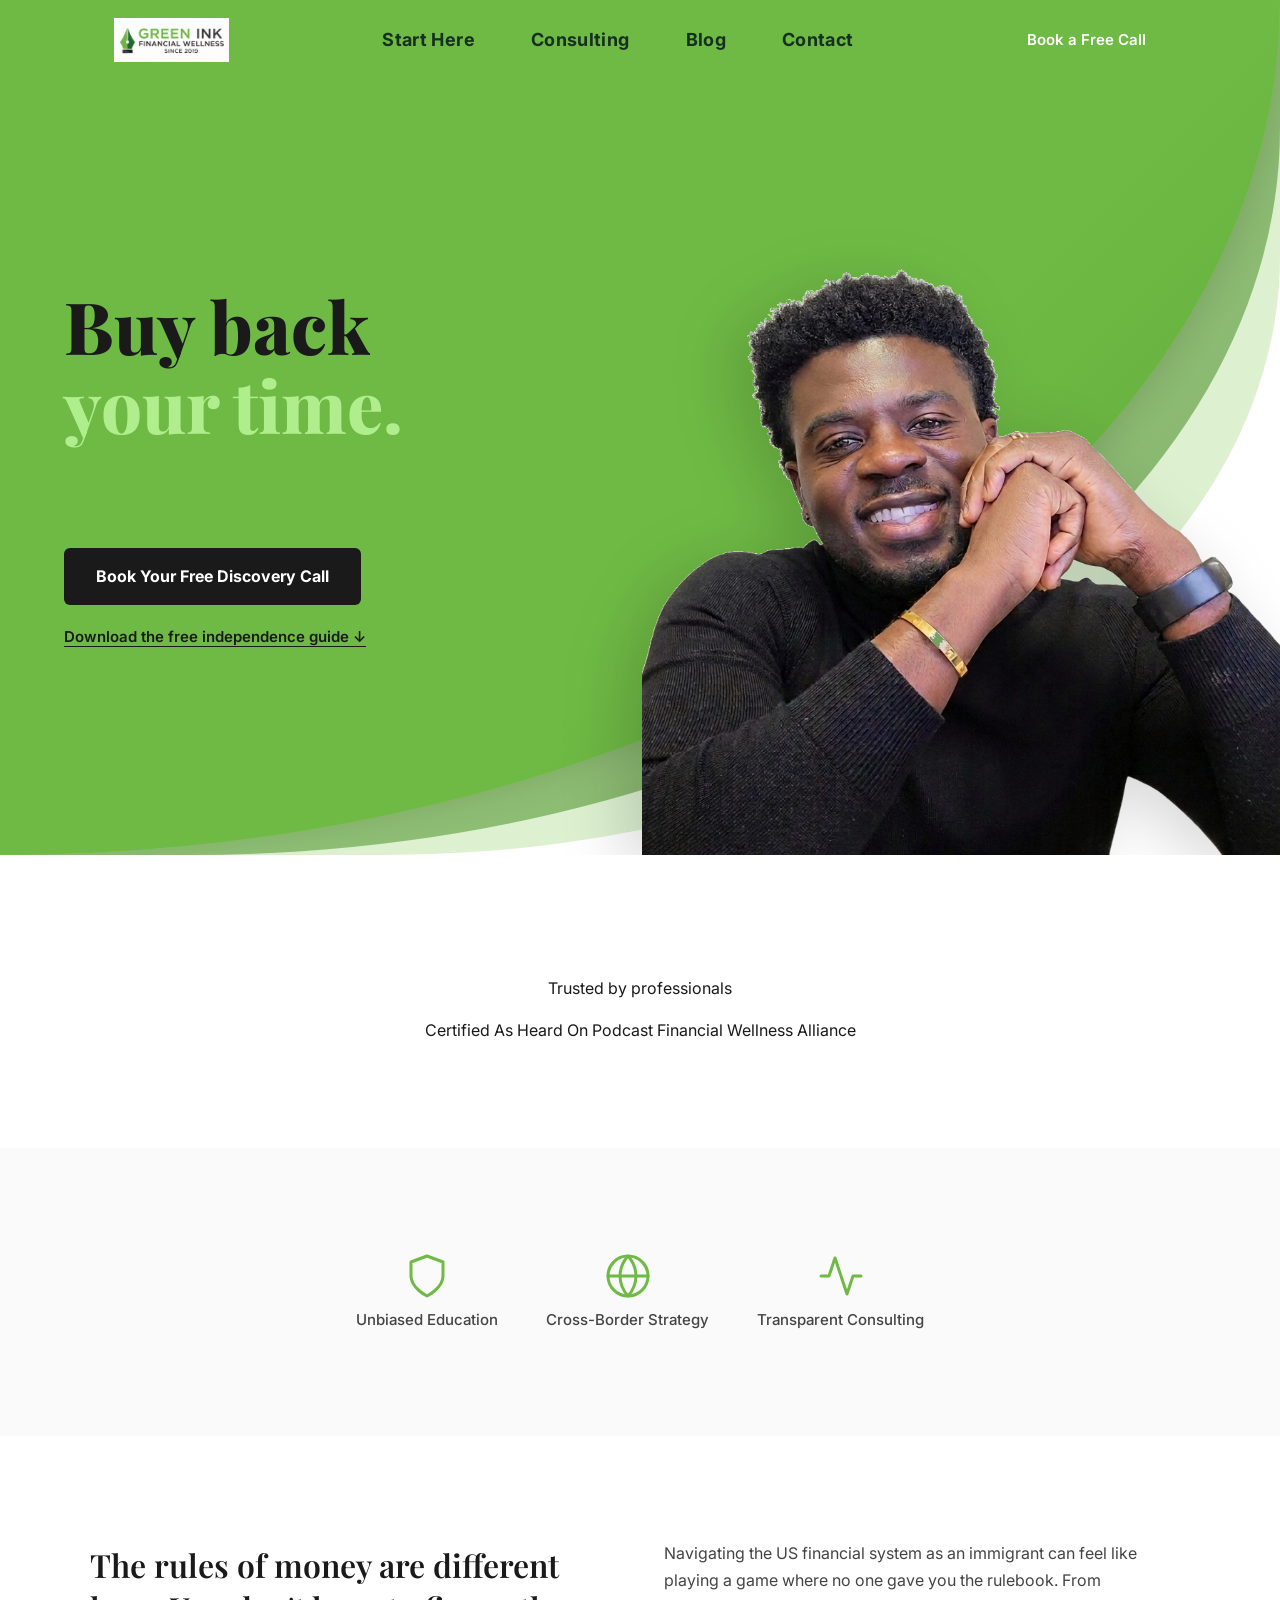
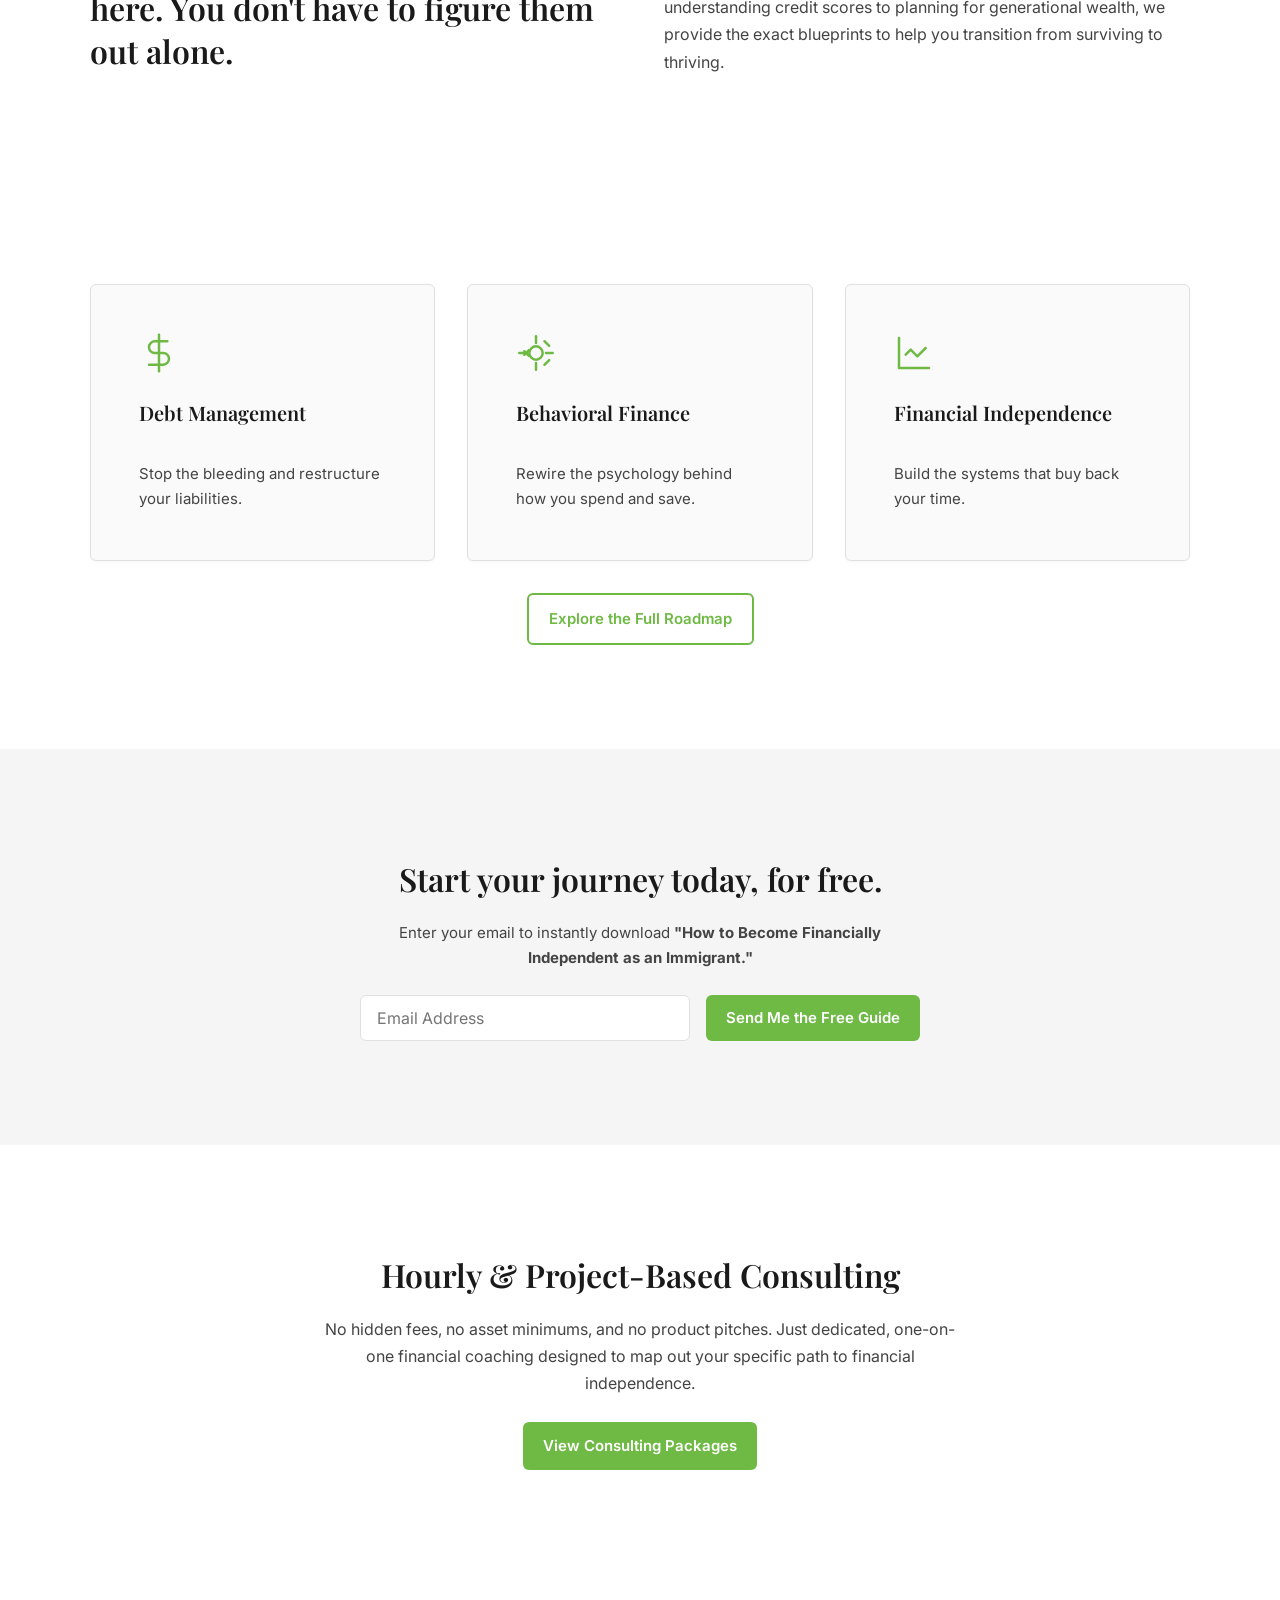
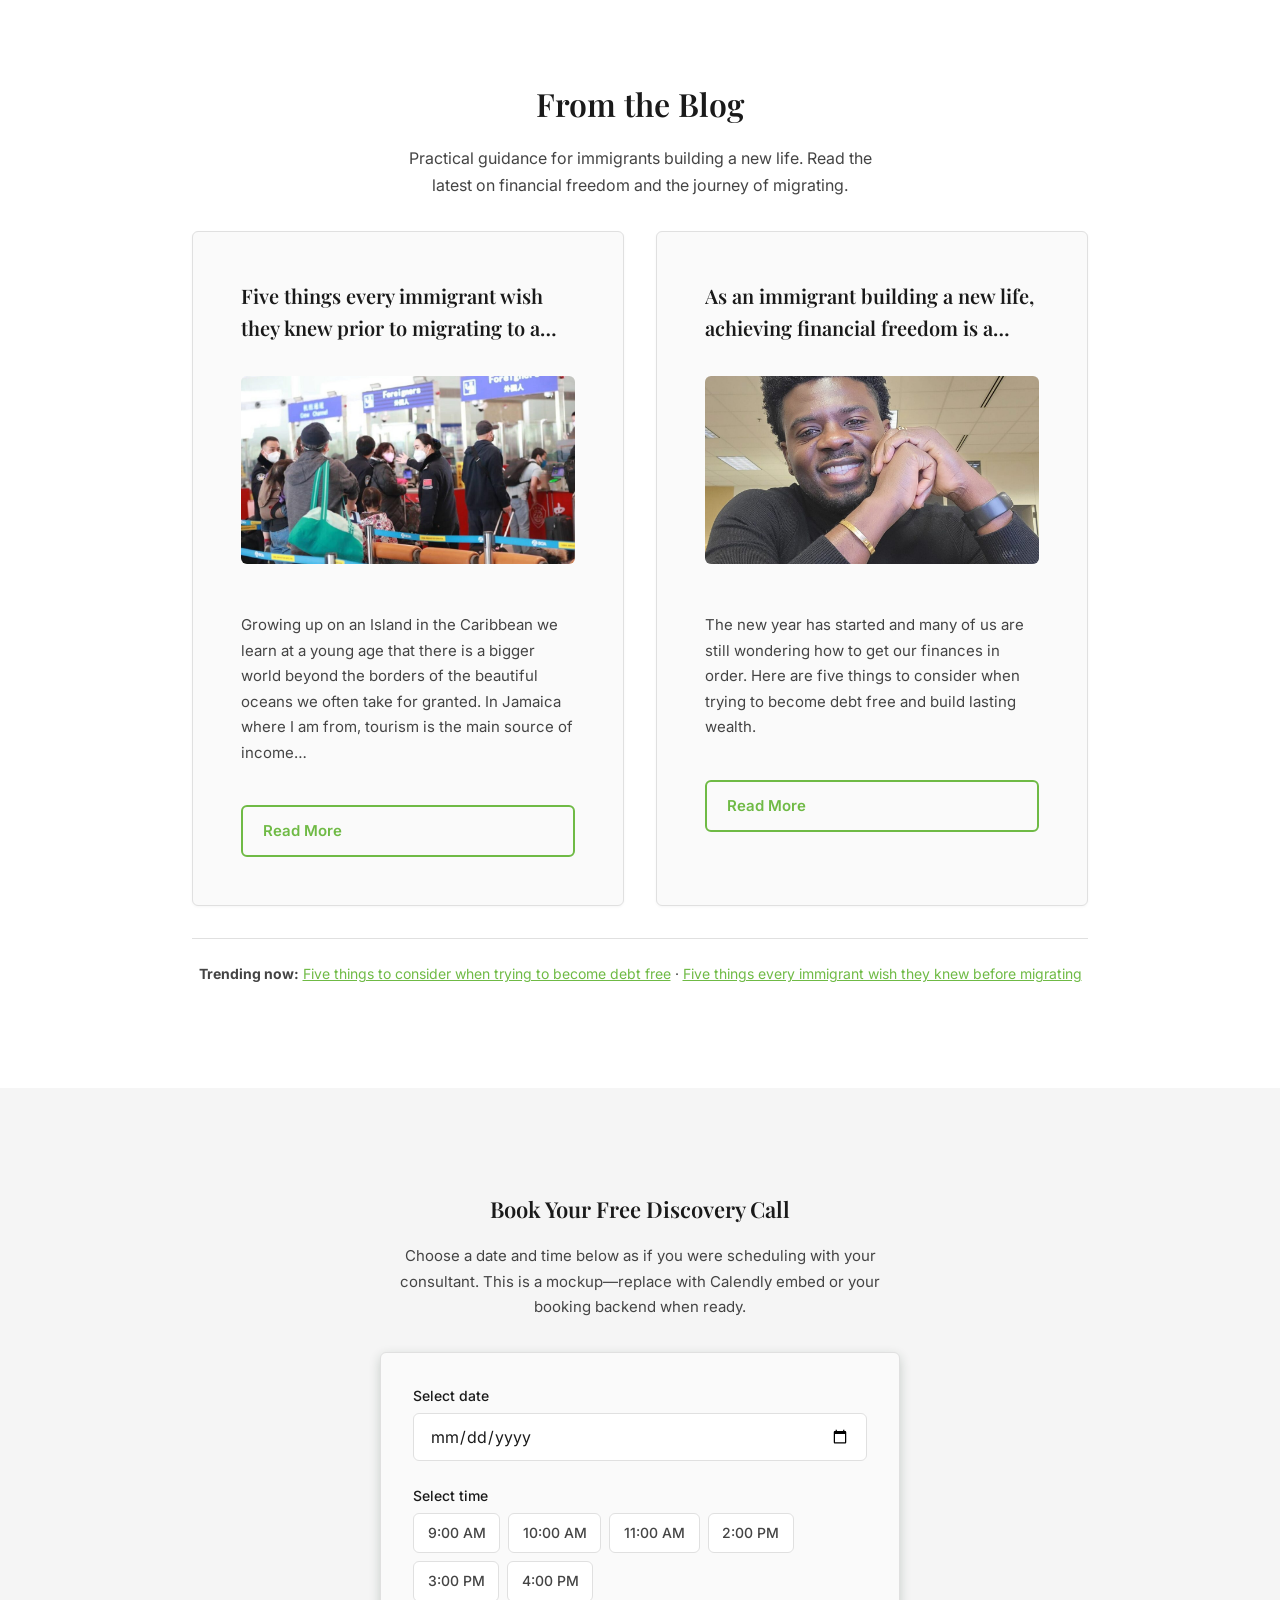
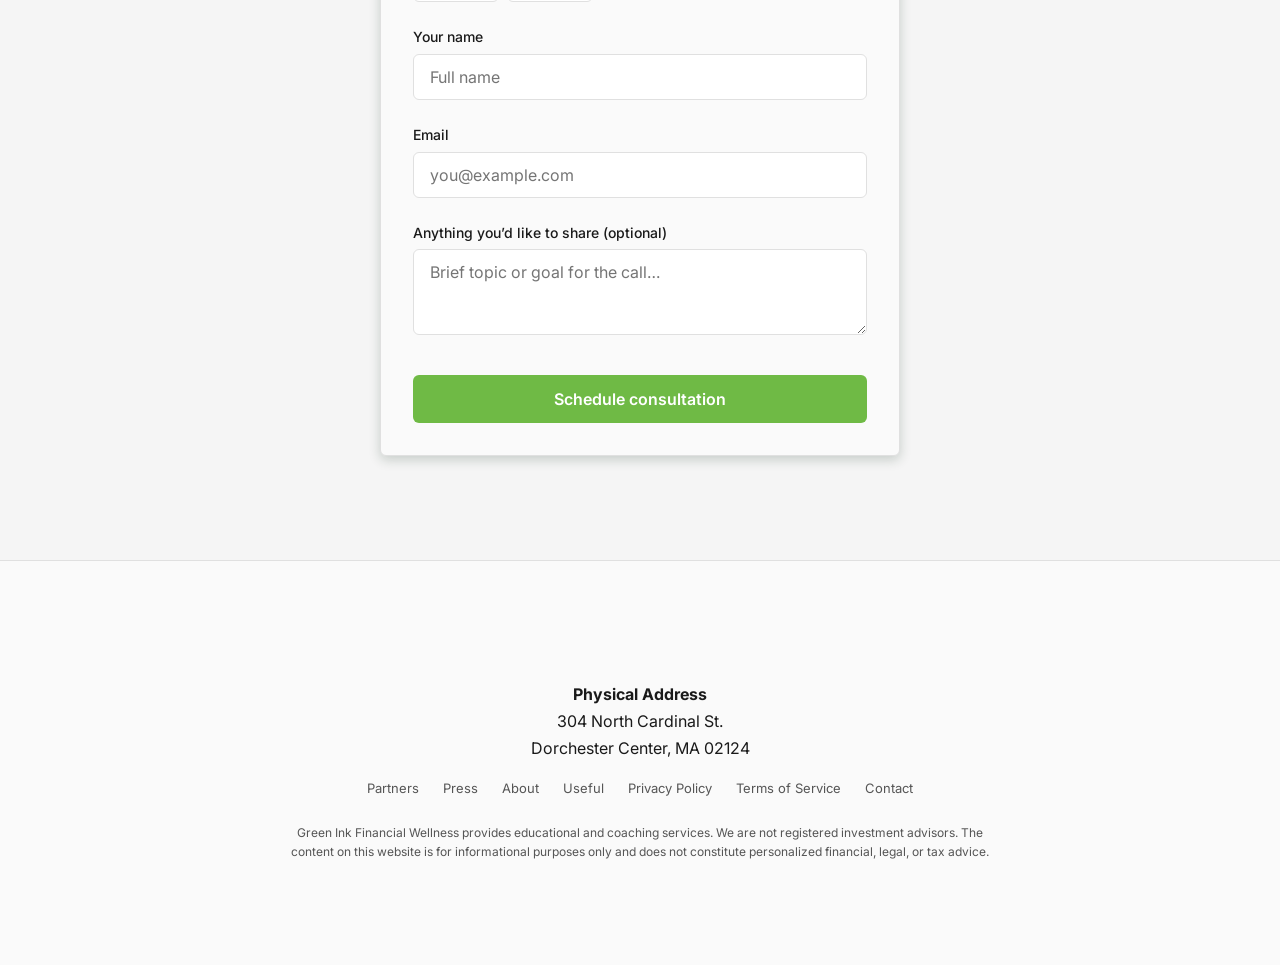
==== commit 575d1694: "Removed text." ====
--- a/index.html
+++ b/index.html
@@ -119,7 +119,7 @@
       <div class="social-proof-inner">
         <p class="social-proof-label">Trusted by professionals</p>
         <div class="social-proof-logos">
-          <span class="social-proof-logo" aria-hidden="true">Certified Financial Fiduciary</span>
+          <span class="social-proof-logo" aria-hidden="true">Certified</span>
           <span class="social-proof-logo" aria-hidden="true">As Heard On Podcast</span>
           <span class="social-proof-logo" aria-hidden="true">Financial Wellness Alliance</span>
         </div>
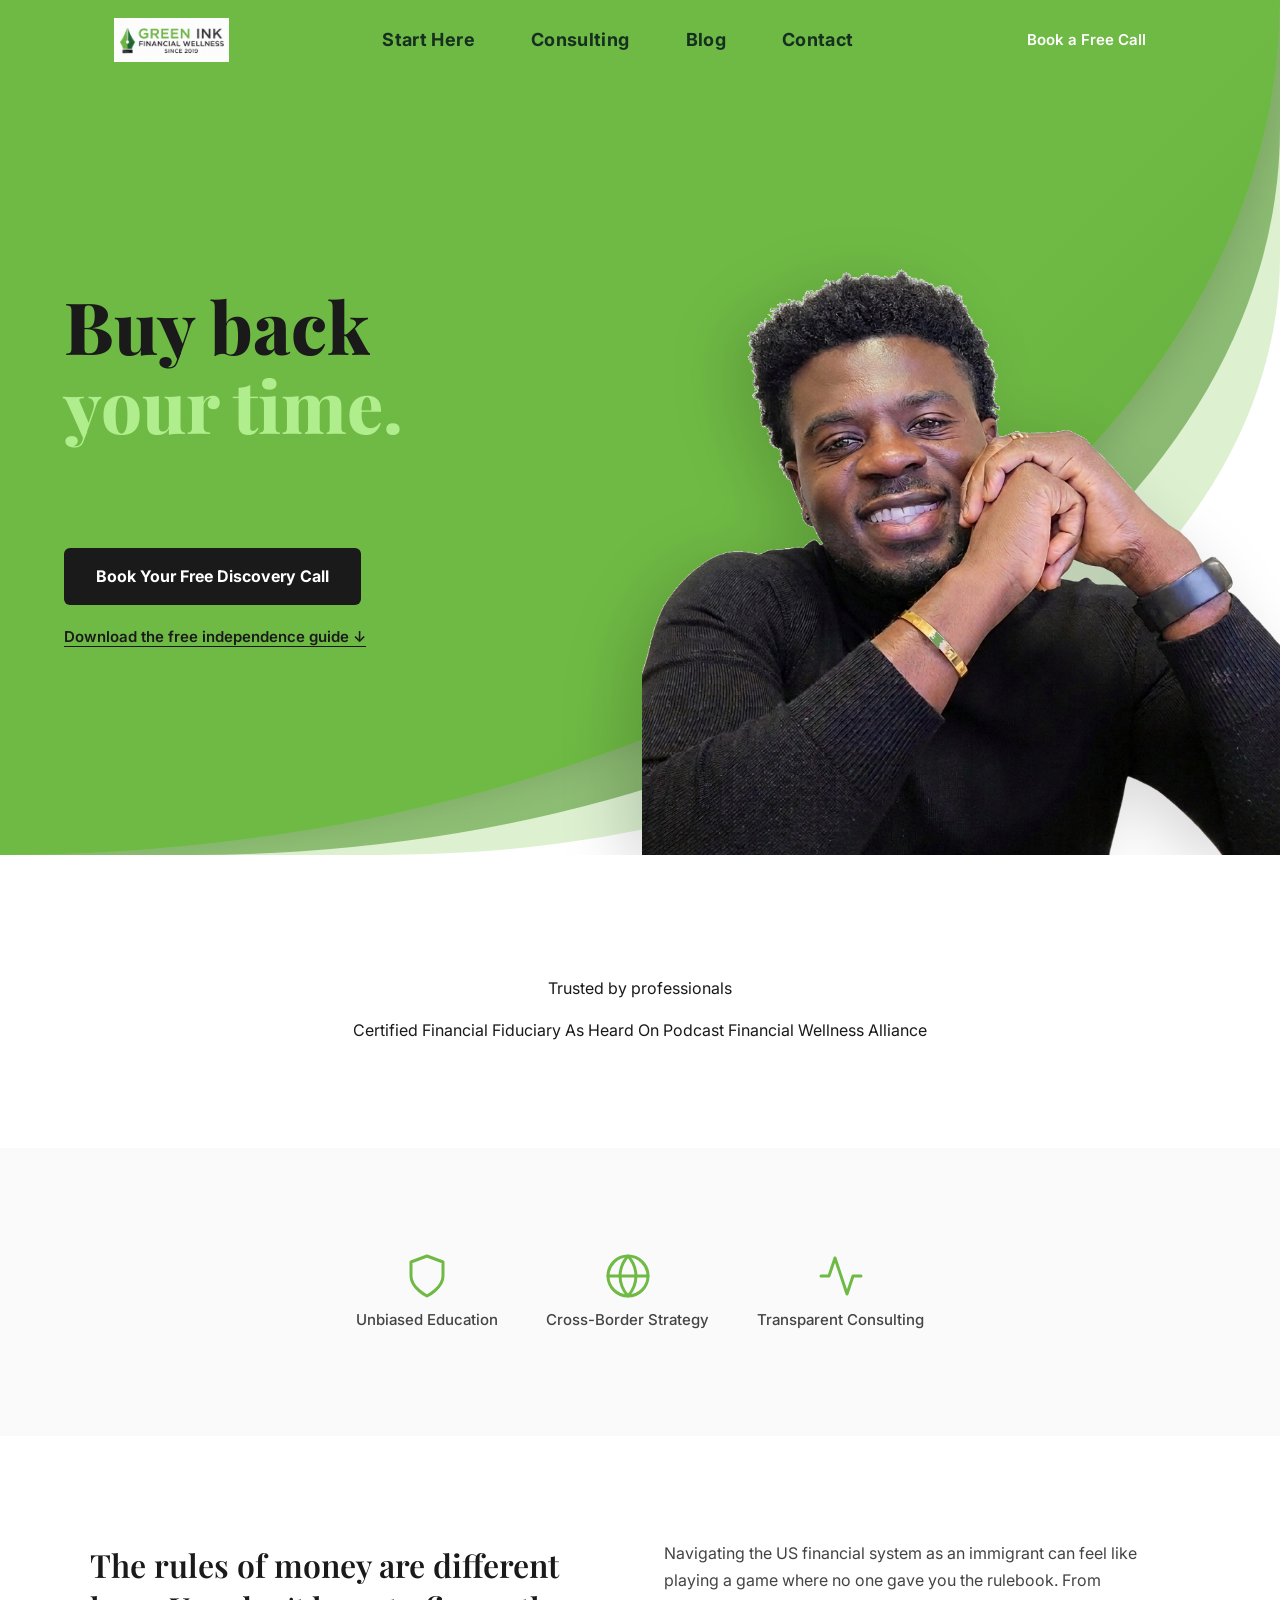
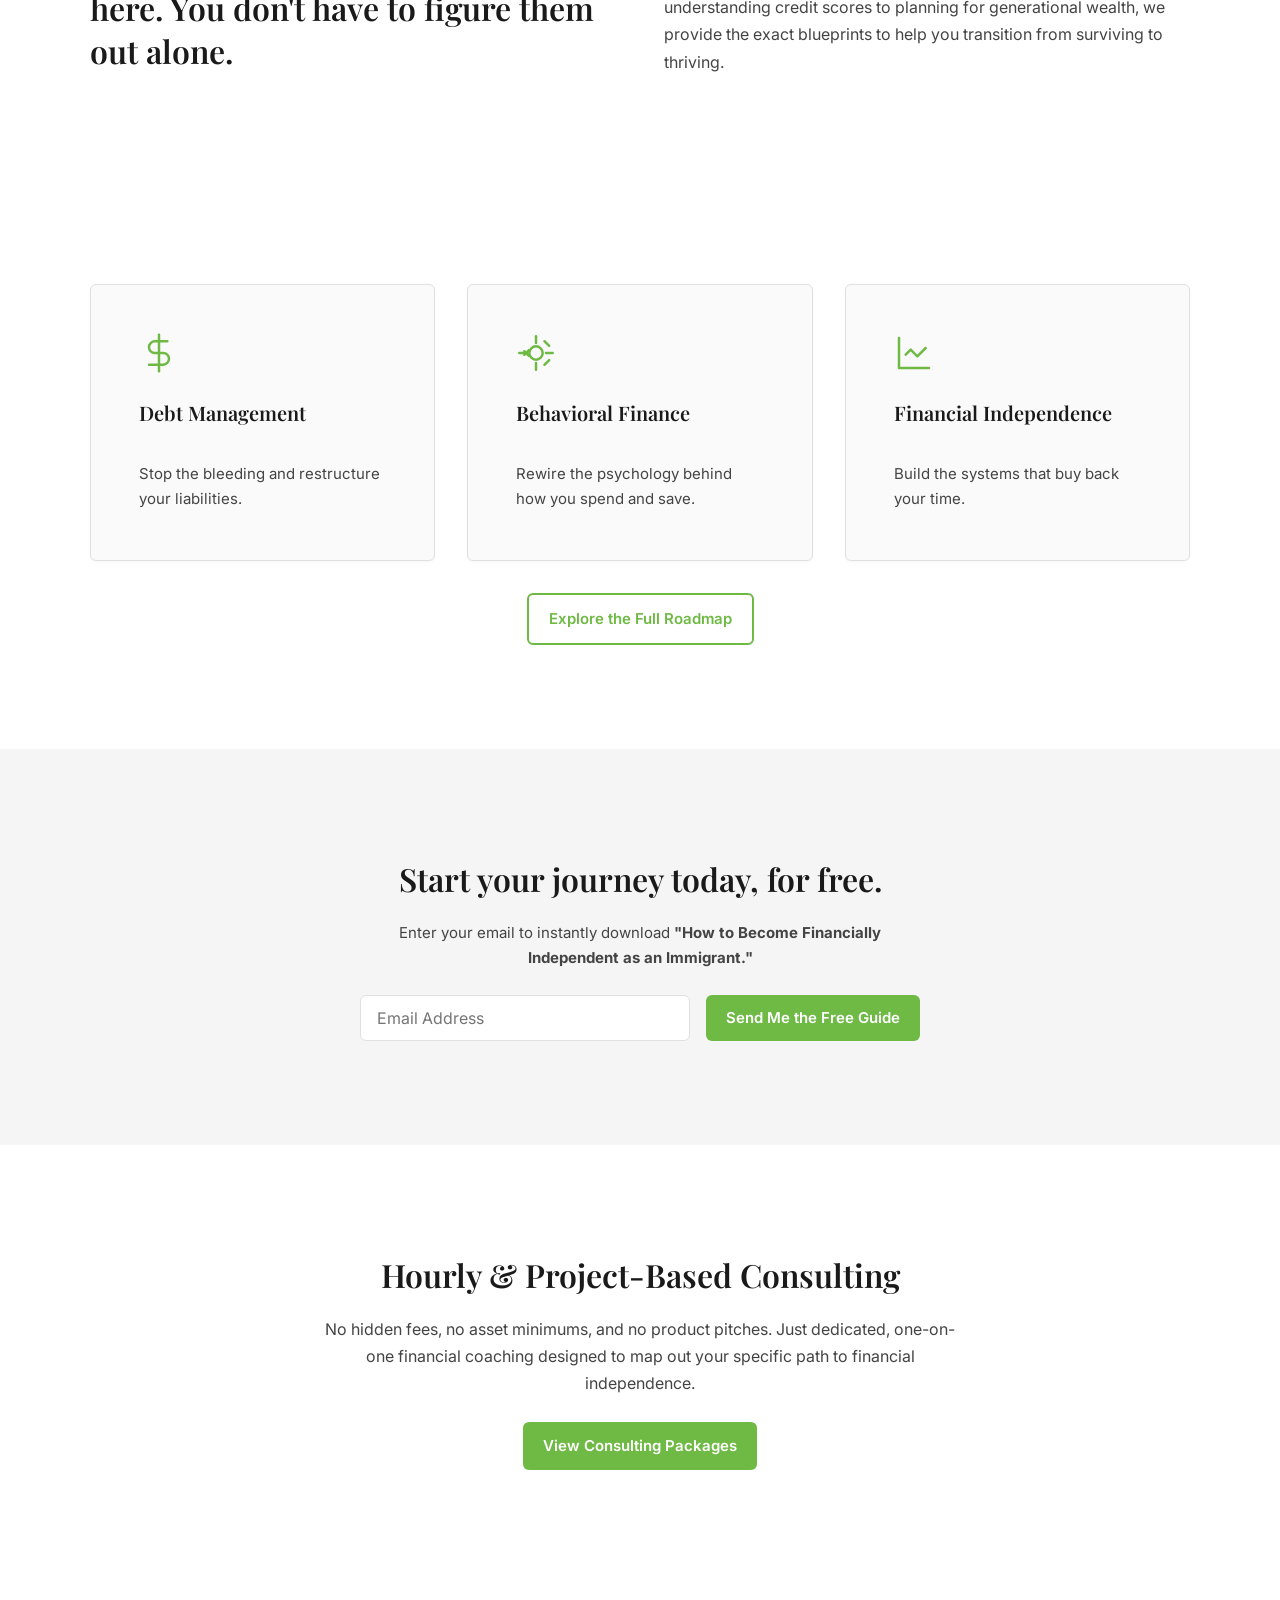
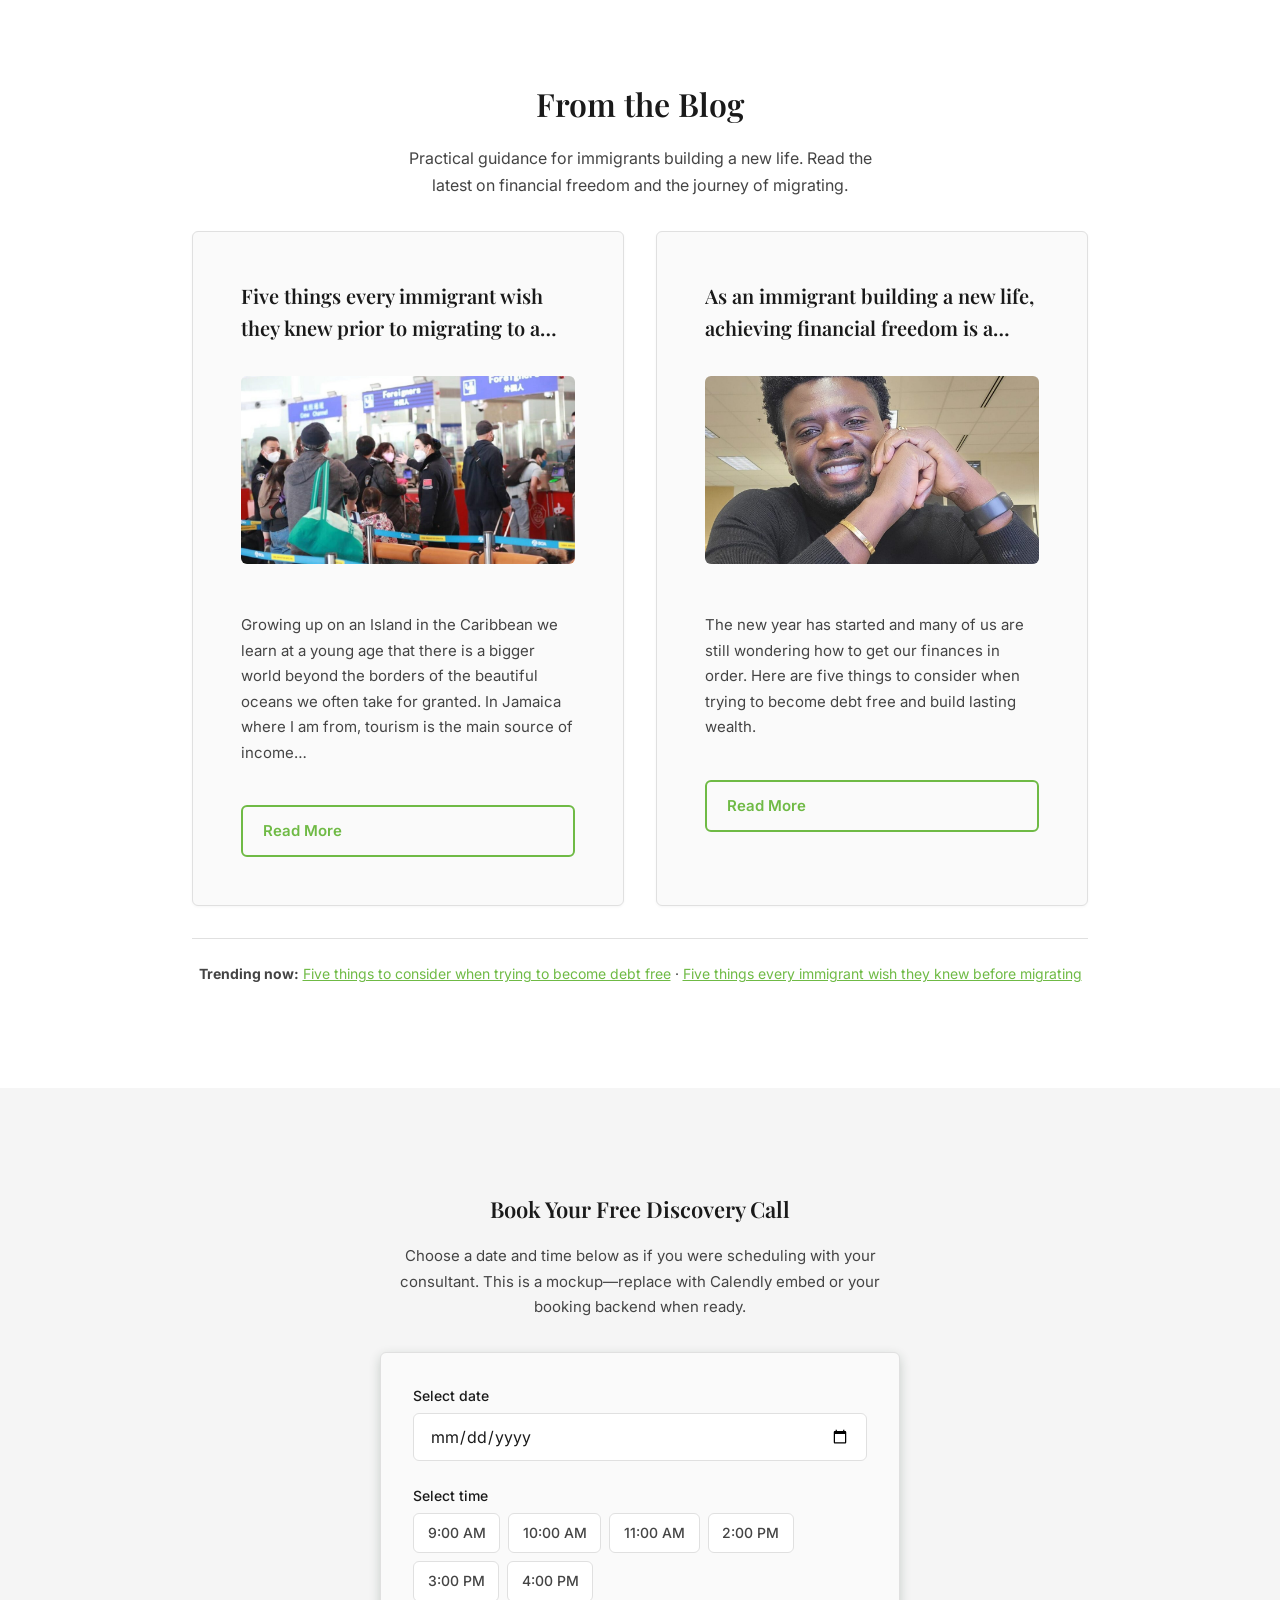
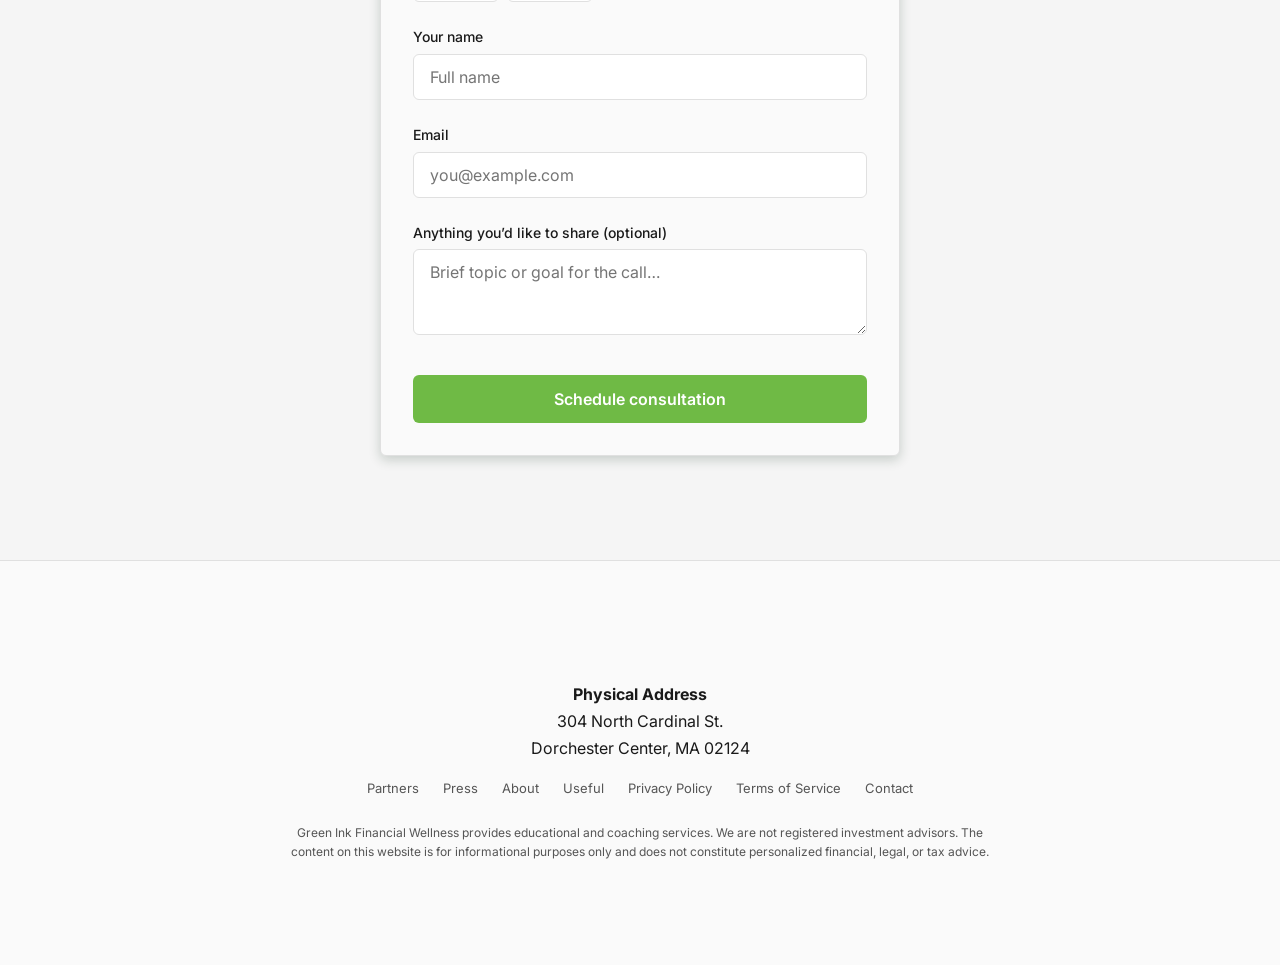
==== commit 4f1f0a23: "Fixed issues with gap." ====
--- a/index.html
+++ b/index.html
@@ -100,7 +100,7 @@
           <h1 class="hero-banner-headline">Buy back <br><span class="highlight">your time.</span></h1>
           <div class="hero-subheadline-rotator" aria-live="polite" aria-atomic="true">
             <span class="hero-banner-subheadline hero-subheadline-line">Your partner in Financial prosperity.</span>
-            <span class="hero-banner-subheadline hero-subheadline-line">Tailored coaching for your unique experience.</span>
+            <span class="hero-banner-subheadline hero-subheadline-line">Tailored coaching.</span>
             <span class="hero-banner-subheadline hero-subheadline-line">Build your life as an immigrant.</span>
           </div>
           <div class="hero-cta-group">
@@ -119,7 +119,7 @@
       <div class="social-proof-inner">
         <p class="social-proof-label">Trusted by professionals</p>
         <div class="social-proof-logos">
-          <span class="social-proof-logo" aria-hidden="true">Certified</span>
+          <span class="social-proof-logo" aria-hidden="true">Certified Financial Fiduciary</span>
           <span class="social-proof-logo" aria-hidden="true">As Heard On Podcast</span>
           <span class="social-proof-logo" aria-hidden="true">Financial Wellness Alliance</span>
         </div>
--- a/styles.css
+++ b/styles.css
@@ -960,6 +960,7 @@
   padding: 0 1rem;
 }
 #hero .hero-banner-content {
+  gap: 1rem;
   padding: 0;
   max-width: 100%;
   width: 100%;
